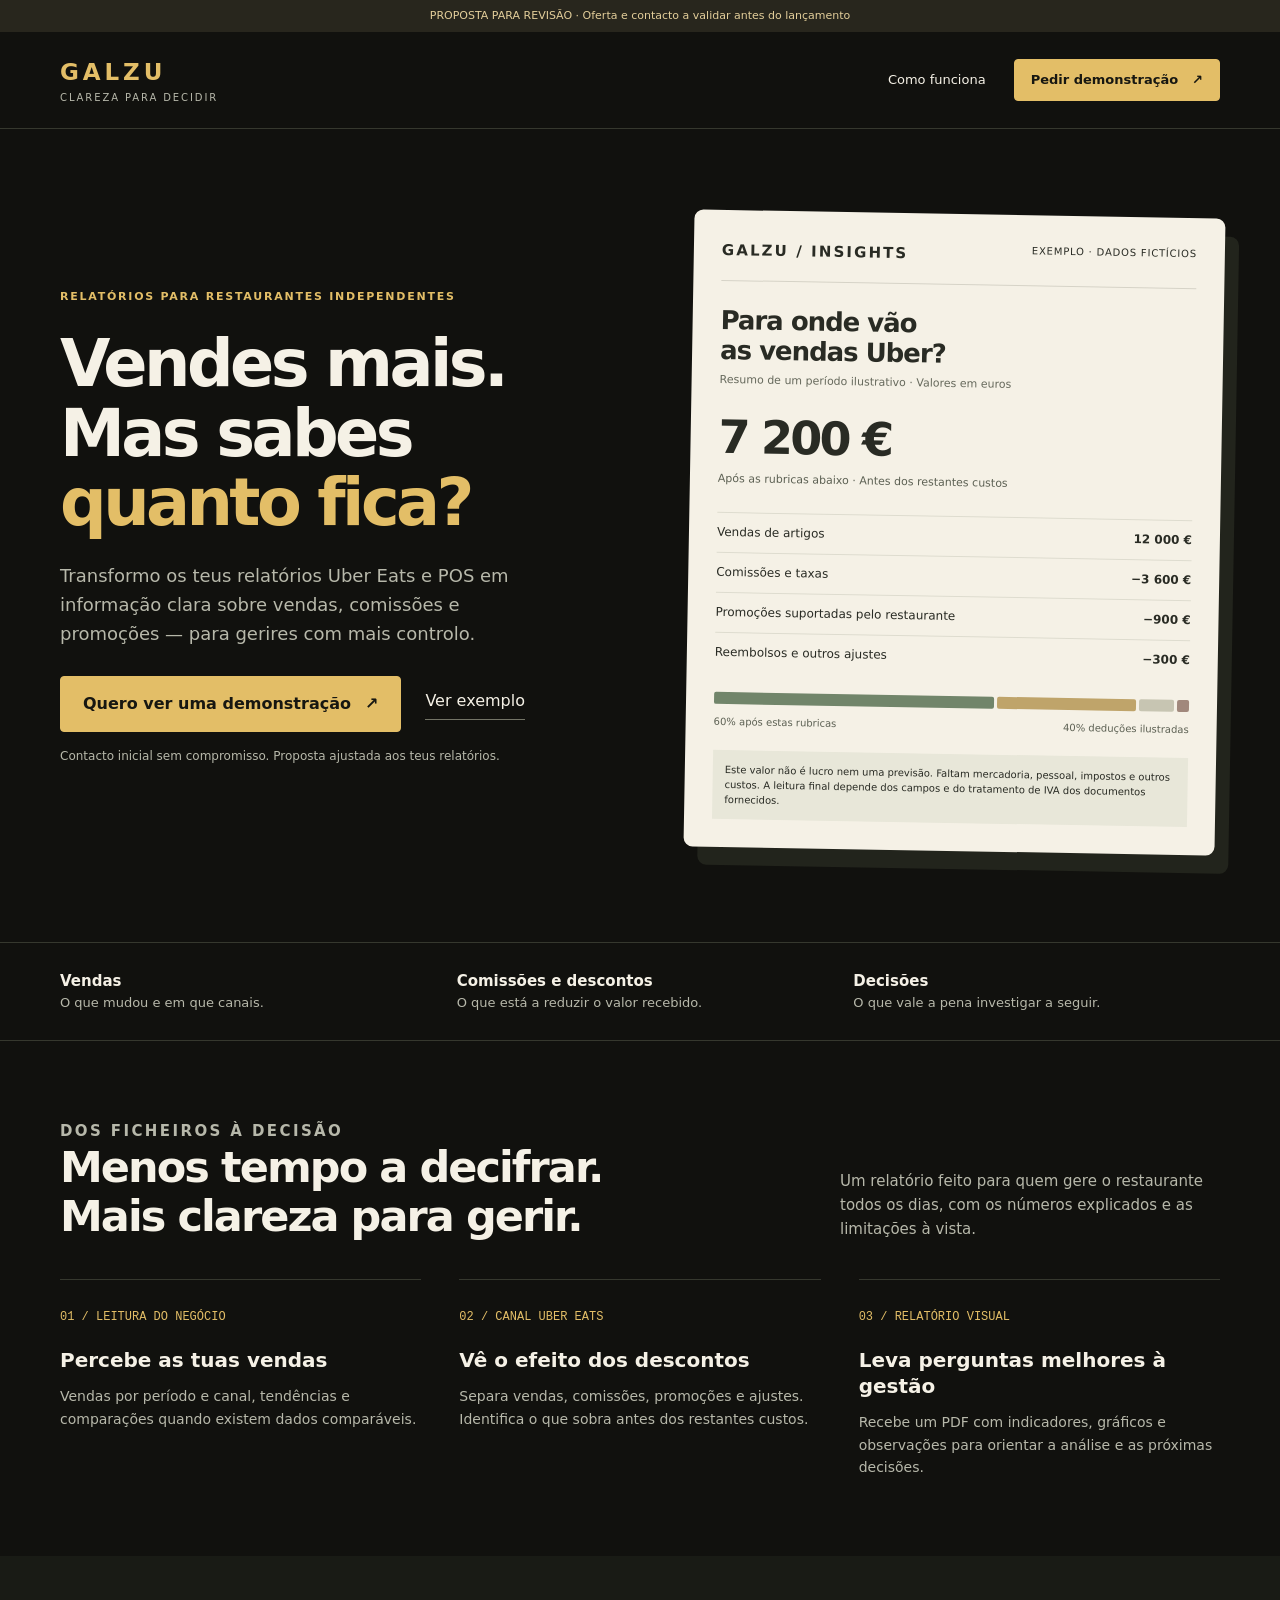
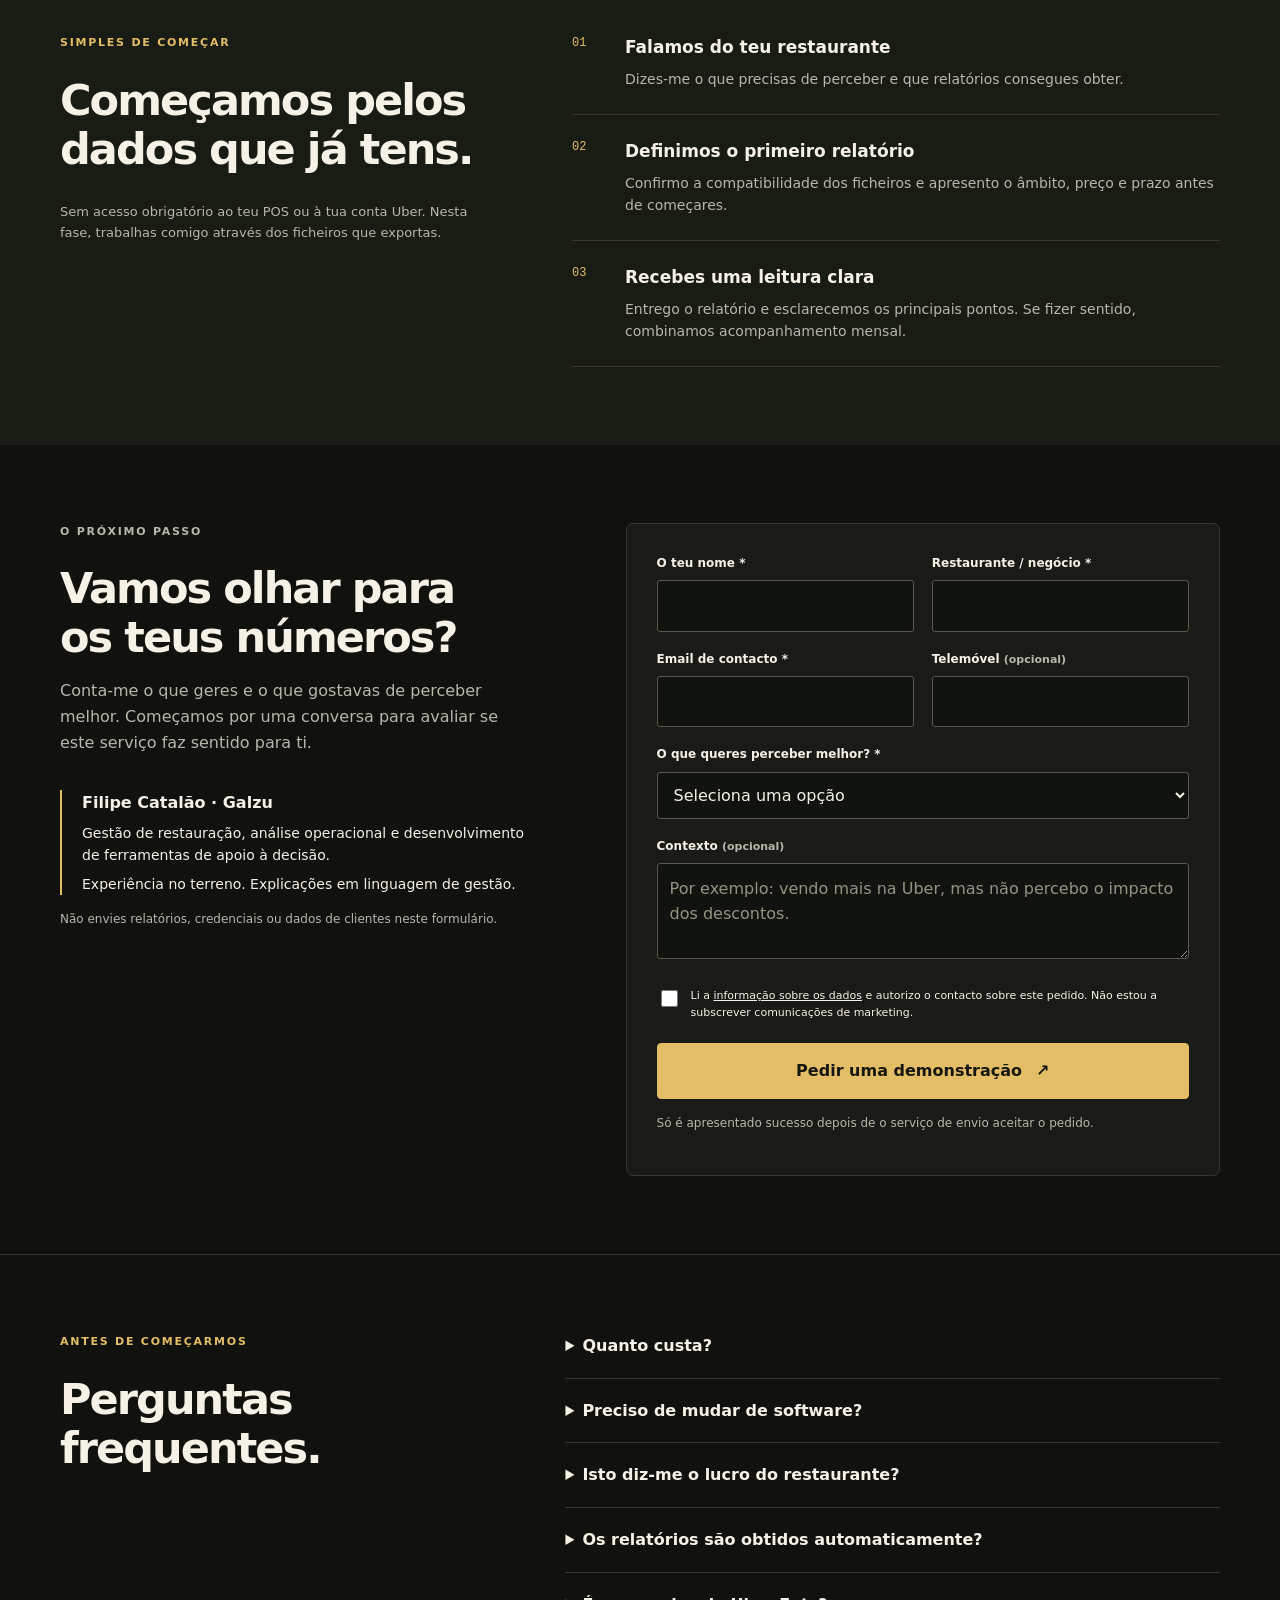
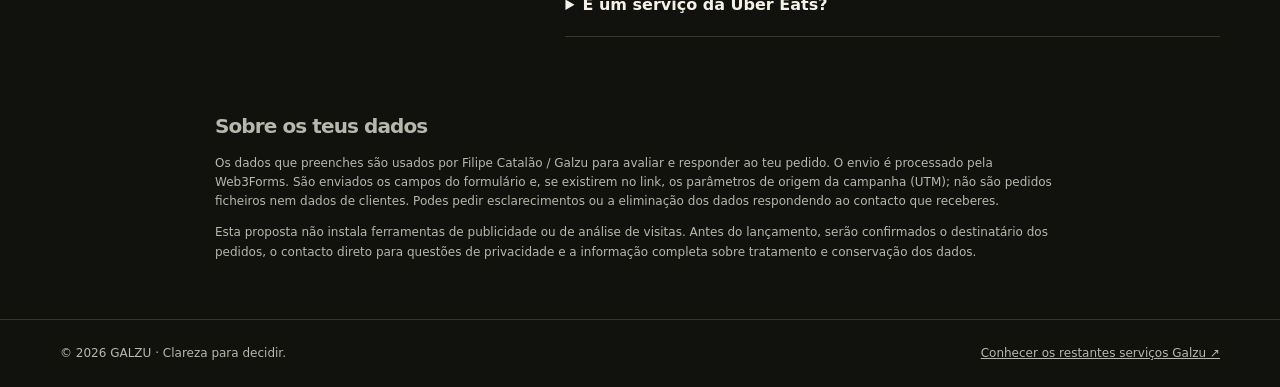
==== restaurantes/index.html @ 7f21ac18 "Prepare restaurant reporting lead page and social copy for review" ====
<!doctype html>
<html lang="pt-PT">
<head>
<meta charset="utf-8"><meta name="viewport" content="width=device-width,initial-scale=1">
<title>Galzu — Relatórios claros para gerir o teu restaurante</title>
<meta name="description" content="Transformo os relatórios Uber Eats e POS em informação clara sobre vendas, comissões e promoções. Pede uma demonstração para o teu restaurante.">
<meta name="robots" content="noindex,nofollow">
<meta property="og:title" content="Vendes mais. Mas sabes quanto fica? | Galzu">
<meta property="og:description" content="Relatórios claros para restaurantes. Vendas, comissões e promoções, explicadas para apoiar decisões.">
<meta name="theme-color" content="#11110e">
<style>
:root{--bg:#11110e;--panel:#1a1b16;--paper:#f5f1e6;--muted:#b7b8aa;--gold:#e3be67;--line:#36382e;--green:#a2c3a6}*{box-sizing:border-box}html{scroll-behavior:smooth;scroll-padding-top:100px}body{margin:0;background:var(--bg);color:var(--paper);font:16px/1.6 system-ui,-apple-system,BlinkMacSystemFont,"Segoe UI",sans-serif}a{color:inherit}button,input,textarea,select{font:inherit}button,a,input,select,textarea{touch-action:manipulation}a:focus-visible,button:focus-visible,input:focus-visible,textarea:focus-visible,select:focus-visible,summary:focus-visible{outline:3px solid var(--gold);outline-offset:5px}.wrap{width:min(1160px,calc(100% - 48px));margin:auto}.skip{position:absolute;left:20px;top:-90px;padding:12px;background:var(--gold);color:#111;z-index:5}.skip:focus{top:12px}.top{border-bottom:1px solid var(--line)}header{display:flex;justify-content:space-between;align-items:center;padding:22px 0;gap:20px}.brand{text-decoration:none;font-size:23px;font-weight:850;letter-spacing:.17em;color:var(--gold)}.brand small{font-size:10px;display:block;letter-spacing:.19em;color:var(--muted);font-weight:500}nav{display:flex;gap:28px;align-items:center}nav a{text-decoration:none;font-size:13px}.button{display:inline-flex;align-items:center;justify-content:center;gap:14px;background:var(--gold);border:1px solid var(--gold);padding:14px 22px;color:#171711;text-decoration:none;border-radius:4px;font-weight:750;cursor:pointer}.button:hover{background:#f0d18d}.button.small{padding:10px 16px;font-size:13px}.button:disabled{opacity:.65;cursor:wait}.text-link{text-decoration:none;border-bottom:1px solid #737466;padding-bottom:5px}.hero{display:grid;grid-template-columns:1.06fr 1fr;align-items:center;gap:66px;padding:85px 0 90px}.eyebrow{font-size:11px;letter-spacing:.16em;text-transform:uppercase;font-weight:750;color:var(--gold);margin:0 0 24px}h1{font-size:clamp(43px,5.1vw,66px);line-height:1.06;letter-spacing:-.055em;font-weight:600;margin:0 0 25px}h1 em{font-style:normal;color:var(--gold)}.intro{font-size:18px;color:var(--muted);max-width:490px;margin:0 0 28px}.actions{display:flex;align-items:center;gap:24px;flex-wrap:wrap}.micro{font-size:12px;color:var(--muted);margin-top:15px}.report{padding:28px;background:var(--paper);color:#292b24;border-radius:9px;box-shadow:14px 18px 0 #22241c;transform:rotate(1deg)}.report-top{display:flex;justify-content:space-between;gap:15px;border-bottom:1px solid #d6d3c7;padding-bottom:18px;font-size:10px;letter-spacing:.08em}.report-logo{font-size:15px;font-weight:850;letter-spacing:.14em}.report h2{font-size:26px;line-height:1.15;letter-spacing:-.04em;margin:25px 0 5px}.report .caption{font-size:11px;color:#66695c;margin:0 0 24px}.report-amount{font-size:46px;letter-spacing:-.06em;line-height:1.1;font-weight:650}.report-kicker{font-size:11px;color:#5c6053;display:block;margin:7px 0 24px}.report-row{display:flex;justify-content:space-between;font-size:12px;padding:10px 0;border-top:1px solid #dedccf;gap:15px}.report-row b{font-variant-numeric:tabular-nums}.waterfall{height:12px;display:flex;gap:3px;margin:20px 0 10px}.waterfall span{border-radius:2px}.legend{display:flex;justify-content:space-between;gap:10px;font-size:10px;color:#5c6053}.report-note{font-size:10px;line-height:1.5;background:#e8e7d9;padding:12px;margin:20px 0 0}.band{border-top:1px solid var(--line);border-bottom:1px solid var(--line)}.band .wrap{display:grid;grid-template-columns:repeat(3,1fr);gap:30px;padding:26px 0}.band p{margin:0;color:var(--muted);font-size:13px}.band b{display:block;font-size:15px;color:var(--paper);font-weight:550}section{padding:78px 0}.section-head{display:flex;justify-content:space-between;align-items:end;gap:40px;margin-bottom:38px}h2{font-size:clamp(30px,3.5vw,43px);line-height:1.14;letter-spacing:-.045em;font-weight:550;margin:0}.section-head p{color:var(--muted);max-width:380px;margin:0;font-size:15px}.numbered{display:grid;grid-template-columns:repeat(3,1fr);gap:38px}.item{border-top:1px solid var(--line);padding-top:22px}.number{color:var(--gold);font:12px/1.5 monospace}.item h3{font-size:20px;line-height:1.3;margin:20px 0 12px;font-weight:550}.item p{color:var(--muted);font-size:14px;margin:0}.workflow{background:#191b15}.process{display:grid;grid-template-columns:.8fr 1.2fr;gap:80px}.steps{list-style:none;margin:0;padding:0}.steps li{display:grid;grid-template-columns:35px 1fr;gap:18px;padding:0 0 23px;margin-bottom:23px;border-bottom:1px solid var(--line)}.steps li:last-child{margin:0}.steps h3{font-size:17px;margin:0 0 7px}.steps p{font-size:14px;margin:0;color:var(--muted)}.scope{font-size:13px;color:var(--muted);margin-top:28px}.contact-grid{display:grid;grid-template-columns:.8fr 1fr;gap:90px}.contact-copy>p{color:var(--muted)}.profile{margin-top:35px;border-left:2px solid var(--gold);padding:0 0 0 20px}.profile p{font-size:14px;margin:6px 0}.profile strong{color:var(--paper)}form{padding:30px;background:var(--panel);border:1px solid var(--line);border-radius:7px}.form-grid{display:grid;grid-template-columns:1fr 1fr;gap:18px}.field.full{grid-column:1/-1}label{display:block;font-size:12px;font-weight:650;margin-bottom:7px}input,select,textarea{border:1px solid #565a49;border-radius:3px;background:#11130e;color:var(--paper);padding:12px;width:100%;min-height:46px}textarea{resize:vertical;min-height:96px}select option{background:#11130e}input::placeholder,textarea::placeholder{color:#929582}.field small{color:var(--muted);font-size:11px}.consent{display:flex;gap:10px;align-items:start;font-size:11px;font-weight:400;line-height:1.5;margin:22px 0}.consent input{width:17px;height:17px;min-height:17px;flex:none;margin-top:2px;accent-color:var(--gold)}.form-button{width:100%}.status{font-size:13px;line-height:1.5;margin:16px 0 0}.status:empty{display:none}.status.error{color:#f3aca4}.status.success{color:#b8dab6}.trap{position:absolute;left:-10000px;width:1px;height:1px;overflow:hidden}.faq{border-top:1px solid var(--line)}.faq-layout{display:grid;grid-template-columns:.65fr 1fr;gap:80px}.faq details{border-bottom:1px solid var(--line);padding:19px 0}.faq details:first-child{padding-top:0}.faq summary{cursor:pointer;font-size:16px;font-weight:550}.faq details p{font-size:14px;color:var(--muted);margin-bottom:0}.privacy{font-size:12px;color:var(--muted);max-width:850px;padding-bottom:45px}.privacy h2{font-size:20px;margin-bottom:16px}footer{border-top:1px solid var(--line);padding:24px 0;color:var(--muted);font-size:12px}footer .wrap{display:flex;justify-content:space-between;gap:20px}.draft{background:#28261d;color:#e3ce9a;text-align:center;font-size:11px;padding:7px 18px}@media(max-width:900px){.hero{gap:32px}nav .quiet{display:none}.contact-grid{gap:40px}.report{padding:22px}.process{gap:40px}}@media(max-width:680px){.wrap{width:calc(100% - 36px)}header{padding:17px 0}.brand{font-size:20px}.brand small{font-size:8px}nav{gap:0}.button.small{padding:10px;font-size:11px}.hero{grid-template-columns:1fr;padding:48px 0 60px;gap:40px}h1{font-size:48px}.intro{font-size:17px}.report{transform:none;box-shadow:7px 8px 0 #22241c}.band .wrap{grid-template-columns:1fr;gap:17px;padding:22px 0}.band b{display:inline;margin-right:7px}.section-head{display:block}.section-head p{margin-top:20px}.numbered,.process,.contact-grid,.faq-layout{grid-template-columns:1fr;gap:30px}.numbered{gap:26px}.item h3{margin-top:10px}.item{padding-top:15px}section{padding:52px 0}.form-grid{grid-template-columns:1fr}.field.full{grid-column:auto}form{padding:22px}.report-amount{font-size:42px}footer .wrap{flex-direction:column;gap:10px}.actions{gap:20px}.profile{margin-top:22px}.faq-layout{gap:24px}}@media(prefers-reduced-motion:reduce){html{scroll-behavior:auto}}
</style>
</head>
<body>
<a class="skip" href="#conteudo">Saltar para o conteúdo</a>
<div class="draft">PROPOSTA PARA REVISÃO · Oferta e contacto a validar antes do lançamento</div>
<div class="top"><header class="wrap"><a class="brand" href="../">GALZU<small>CLAREZA PARA DECIDIR</small></a><nav aria-label="Navegação principal"><a class="quiet" href="#como-funciona">Como funciona</a><a class="button small" href="#contacto">Pedir demonstração <span aria-hidden="true">↗</span></a></nav></header></div>
<main id="conteudo">
<div class="wrap hero"><div><p class="eyebrow">Relatórios para restaurantes independentes</p><h1>Vendes mais.<br>Mas sabes<br><em>quanto fica?</em></h1><p class="intro">Transformo os teus relatórios Uber Eats e POS em informação clara sobre vendas, comissões e promoções — para gerires com mais controlo.</p><div class="actions"><a class="button" href="#contacto">Quero ver uma demonstração <span aria-hidden="true">↗</span></a><a class="text-link" href="#exemplo">Ver exemplo</a></div><p class="micro">Contacto inicial sem compromisso. Proposta ajustada aos teus relatórios.</p></div>
<div class="report" id="exemplo" aria-label="Exemplo ilustrativo de relatório com dados fictícios"><div class="report-top"><span class="report-logo">GALZU / INSIGHTS</span><span>EXEMPLO · DADOS FICTÍCIOS</span></div><h2>Para onde vão<br>as vendas Uber?</h2><p class="caption">Resumo de um período ilustrativo · Valores em euros</p><div class="report-amount">7 200 €</div><span class="report-kicker">Após as rubricas abaixo · Antes dos restantes custos</span><div class="report-row"><span>Vendas de artigos</span><b>12 000 €</b></div><div class="report-row"><span>Comissões e taxas</span><b>−3 600 €</b></div><div class="report-row"><span>Promoções suportadas pelo restaurante</span><b>−900 €</b></div><div class="report-row"><span>Reembolsos e outros ajustes</span><b>−300 €</b></div><div class="waterfall" aria-hidden="true"><span style="width:60%;background:#71856a"></span><span style="width:30%;background:#bfa46a"></span><span style="width:7.5%;background:#c7c5b2"></span><span style="width:2.5%;background:#a1887c"></span></div><div class="legend"><span>60% após estas rubricas</span><span>40% deduções ilustradas</span></div><p class="report-note">Este valor não é lucro nem uma previsão. Faltam mercadoria, pessoal, impostos e outros custos. A leitura final depende dos campos e do tratamento de IVA dos documentos fornecidos.</p></div></div>
<div class="band"><div class="wrap"><p><b>Vendas</b>O que mudou e em que canais.</p><p><b>Comissões e descontos</b>O que está a reduzir o valor recebido.</p><p><b>Decisões</b>O que vale a pena investigar a seguir.</p></div></div>
<section class="wrap"><div class="section-head"><div><p class="eyebrow">Dos ficheiros à decisão</p><h2>Menos tempo a decifrar.<br>Mais clareza para gerir.</h2></div><p>Um relatório feito para quem gere o restaurante todos os dias, com os números explicados e as limitações à vista.</p></div><div class="numbered"><article class="item"><span class="number">01 / LEITURA DO NEGÓCIO</span><h3>Percebe as tuas vendas</h3><p>Vendas por período e canal, tendências e comparações quando existem dados comparáveis.</p></article><article class="item"><span class="number">02 / CANAL UBER EATS</span><h3>Vê o efeito dos descontos</h3><p>Separa vendas, comissões, promoções e ajustes. Identifica o que sobra antes dos restantes custos.</p></article><article class="item"><span class="number">03 / RELATÓRIO VISUAL</span><h3>Leva perguntas melhores à gestão</h3><p>Recebe um PDF com indicadores, gráficos e observações para orientar a análise e as próximas decisões.</p></article></div></section>
<section class="workflow" id="como-funciona"><div class="wrap process"><div><p class="eyebrow">Simples de começar</p><h2>Começamos pelos<br>dados que já tens.</h2><p class="scope">Sem acesso obrigatório ao teu POS ou à tua conta Uber. Nesta fase, trabalhas comigo através dos ficheiros que exportas.</p></div><ol class="steps"><li><span class="number">01</span><div><h3>Falamos do teu restaurante</h3><p>Dizes-me o que precisas de perceber e que relatórios consegues obter.</p></div></li><li><span class="number">02</span><div><h3>Definimos o primeiro relatório</h3><p>Confirmo a compatibilidade dos ficheiros e apresento o âmbito, preço e prazo antes de começares.</p></div></li><li><span class="number">03</span><div><h3>Recebes uma leitura clara</h3><p>Entrego o relatório e esclarecemos os principais pontos. Se fizer sentido, combinamos acompanhamento mensal.</p></div></li></ol></div></section>
<section class="wrap" id="contacto"><div class="contact-grid"><div class="contact-copy"><p class="eyebrow">O próximo passo</p><h2>Vamos olhar para<br>os teus números?</h2><p>Conta-me o que geres e o que gostavas de perceber melhor. Começamos por uma conversa para avaliar se este serviço faz sentido para ti.</p><div class="profile"><strong>Filipe Catalão · Galzu</strong><p>Gestão de restauração, análise operacional e desenvolvimento de ferramentas de apoio à decisão.</p><p>Experiência no terreno. Explicações em linguagem de gestão.</p></div><p class="micro">Não envies relatórios, credenciais ou dados de clientes neste formulário.</p></div>
<form id="lead-form"><div class="form-grid"><div class="field"><label for="name">O teu nome *</label><input id="name" name="name" autocomplete="name" maxlength="100" required></div><div class="field"><label for="business">Restaurante / negócio *</label><input id="business" name="business" autocomplete="organization" maxlength="150" required></div><div class="field"><label for="email">Email de contacto *</label><input id="email" name="email" type="email" autocomplete="email" maxlength="200" required></div><div class="field"><label for="phone">Telemóvel <small>(opcional)</small></label><input id="phone" name="phone" type="tel" autocomplete="tel" maxlength="35"></div><div class="field full"><label for="interest">O que queres perceber melhor? *</label><select id="interest" name="interest" required><option value="">Seleciona uma opção</option><option>Comissões e promoções Uber Eats</option><option>Vendas e comparação entre períodos</option><option>Relatório mensal de gestão</option><option>Quero perceber por onde começar</option></select></div><div class="field full"><label for="message">Contexto <small>(opcional)</small></label><textarea id="message" name="message" maxlength="2000" placeholder="Por exemplo: vendo mais na Uber, mas não percebo o impacto dos descontos."></textarea></div></div><div class="trap" aria-hidden="true"><label for="botcheck">Deixar vazio</label><input type="checkbox" id="botcheck" name="botcheck" tabindex="-1"></div><label class="consent"><input type="checkbox" id="contact-consent" required><span>Li a <a href="#privacidade">informação sobre os dados</a> e autorizo o contacto sobre este pedido. Não estou a subscrever comunicações de marketing.</span></label><button class="button form-button" type="submit" id="submit">Pedir uma demonstração <span aria-hidden="true">↗</span></button><p id="form-status" class="status" role="status" aria-live="polite"></p><p class="micro">Só é apresentado sucesso depois de o serviço de envio aceitar o pedido.</p></form></div></section>
<section class="faq"><div class="wrap faq-layout"><div><p class="eyebrow">Antes de começarmos</p><h2>Perguntas frequentes.</h2></div><div><details><summary>Quanto custa?</summary><p>O primeiro contacto é sem compromisso. O preço do piloto e do eventual acompanhamento mensal é apresentado após confirmar os ficheiros, o período e o trabalho necessário.</p></details><details><summary>Preciso de mudar de software?</summary><p>O ponto de partida são os relatórios que já consegues exportar. Confirmamos a compatibilidade antes de acordar o serviço.</p></details><details><summary>Isto diz-me o lucro do restaurante?</summary><p>Uma análise de vendas e deduções Uber não determina, por si só, o lucro. Para analisar o resultado operacional precisamos também de custos e de dados completos. O âmbito e as limitações ficam identificados no relatório.</p></details><details><summary>Os relatórios são obtidos automaticamente?</summary><p>Nesta oferta inicial, forneces os ficheiros exportados. Qualquer automatização futura depende das integrações e acessos efetivamente disponíveis.</p></details><details><summary>É um serviço da Uber Eats?</summary><p>Não. A Galzu presta um serviço independente de análise. Uber Eats é uma marca da respetiva entidade, sem afiliação ou patrocínio implícitos.</p></details></div></div></section>
<div class="wrap privacy" id="privacidade"><h2>Sobre os teus dados</h2><p>Os dados que preenches são usados por Filipe Catalão / Galzu para avaliar e responder ao teu pedido. O envio é processado pela Web3Forms. São enviados os campos do formulário e, se existirem no link, os parâmetros de origem da campanha (UTM); não são pedidos ficheiros nem dados de clientes. Podes pedir esclarecimentos ou a eliminação dos dados respondendo ao contacto que receberes.</p><p>Esta proposta não instala ferramentas de publicidade ou de análise de visitas. Antes do lançamento, serão confirmados o destinatário dos pedidos, o contacto direto para questões de privacidade e a informação completa sobre tratamento e conservação dos dados.</p></div>
</main><footer><div class="wrap"><span>© 2026 GALZU · Clareza para decidir.</span><a href="../">Conhecer os restantes serviços Galzu ↗</a></div></footer>
<script>
const form=document.getElementById('lead-form');
const statusNode=document.getElementById('form-status');
const submitButton=document.getElementById('submit');
const accessKey='89fd7cd4-eab7-43d0-8bdd-4a0d3c5311d6'; // Existing site's public Web3Forms key; recipient must be verified before launch.
const source={};
const params=new URLSearchParams(location.search);
for(const key of ['utm_source','utm_medium','utm_campaign','utm_content']){const value=params.get(key);if(value)source[key]=value.slice(0,150);}
let pending=false;
form.addEventListener('submit',async event=>{
 event.preventDefault();
 if(pending||!form.reportValidity())return;
 if(document.getElementById('botcheck').checked)return;
 // Review version: no personal data is transmitted before the contact/privacy checks are complete.
 statusNode.textContent='Esta é uma proposta para revisão. O formulário ainda não está ativo; nenhum dado foi enviado.';
 statusNode.className='status';
});
// The tested submission handler is retained for launch, but intentionally not bound in this review version.
async function sendLead(){
 if(pending||!form.reportValidity())return;
 if(document.getElementById('botcheck').checked)return;
 pending=true;submitButton.disabled=true;statusNode.className='status';statusNode.textContent='A enviar o teu pedido…';
 const data=new FormData(form);
 const payload={access_key:accessKey,subject:'Galzu | Demonstração restaurantes | '+data.get('business'),from_name:'Galzu Restaurantes',name:data.get('name').trim(),email:data.get('email').trim(),Restaurante:data.get('business').trim(),Telemovel:data.get('phone').trim(),Interesse:data.get('interest'),Contexto:data.get('message').trim(),Autorizacao_contacto:'Sim — apenas sobre este pedido',...source};
 const controller=new AbortController();const timeout=setTimeout(()=>controller.abort(),15000);
 try{const response=await fetch('https://api.web3forms.com/submit',{method:'POST',headers:{'Content-Type':'application/json',Accept:'application/json'},body:JSON.stringify(payload),signal:controller.signal});const result=await response.json();if(!response.ok||result.success!==true)throw new Error('submission_failed');statusNode.className='status success';statusNode.textContent='O serviço de envio aceitou o teu pedido. Vou analisar a informação para entrar em contacto contigo.';form.reset();}
 catch(error){statusNode.className='status error';statusNode.textContent=error.name==='AbortError'?'O envio demorou demasiado. Não conseguimos confirmar se o pedido foi recebido. Aguarda antes de tentar novamente.':'Não foi possível confirmar o envio. Os dados continuam preenchidos. Tenta novamente mais tarde.';}
 finally{clearTimeout(timeout);pending=false;submitButton.disabled=false;}
}
</script>
</body></html>
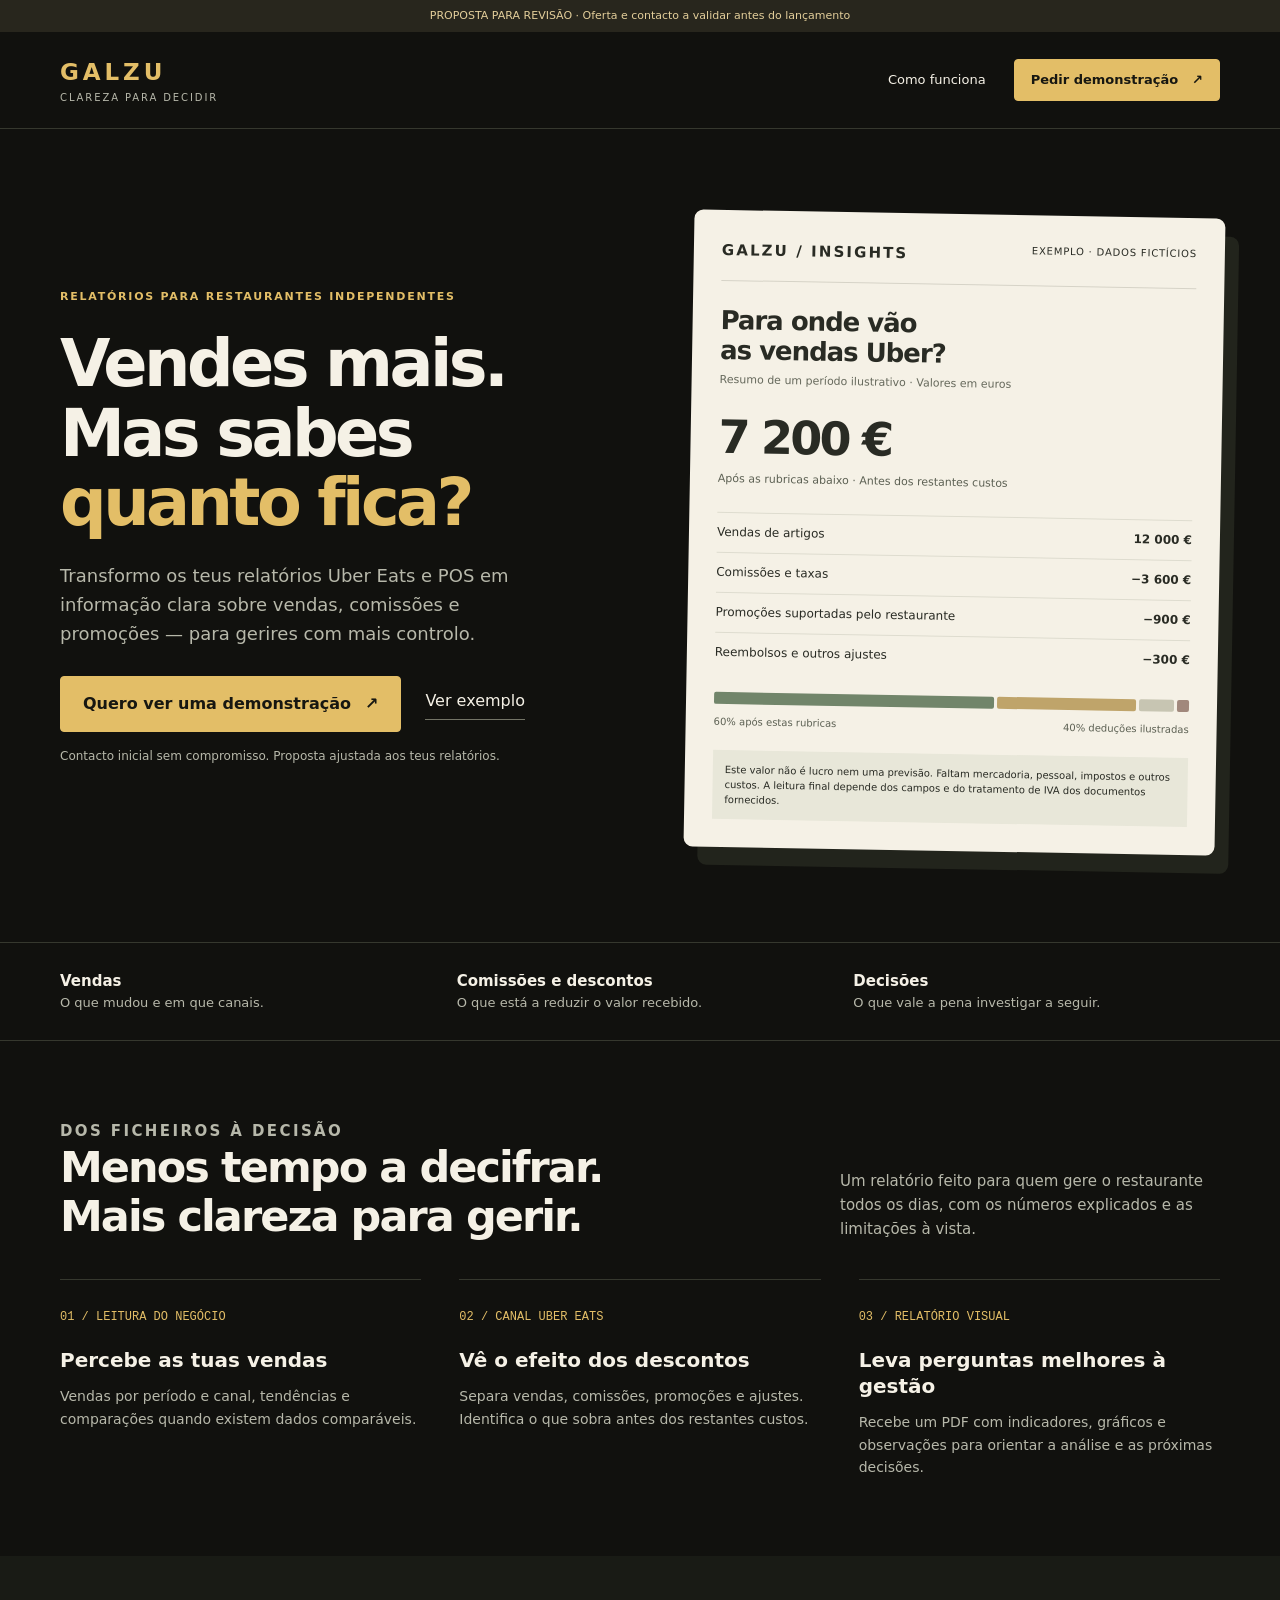
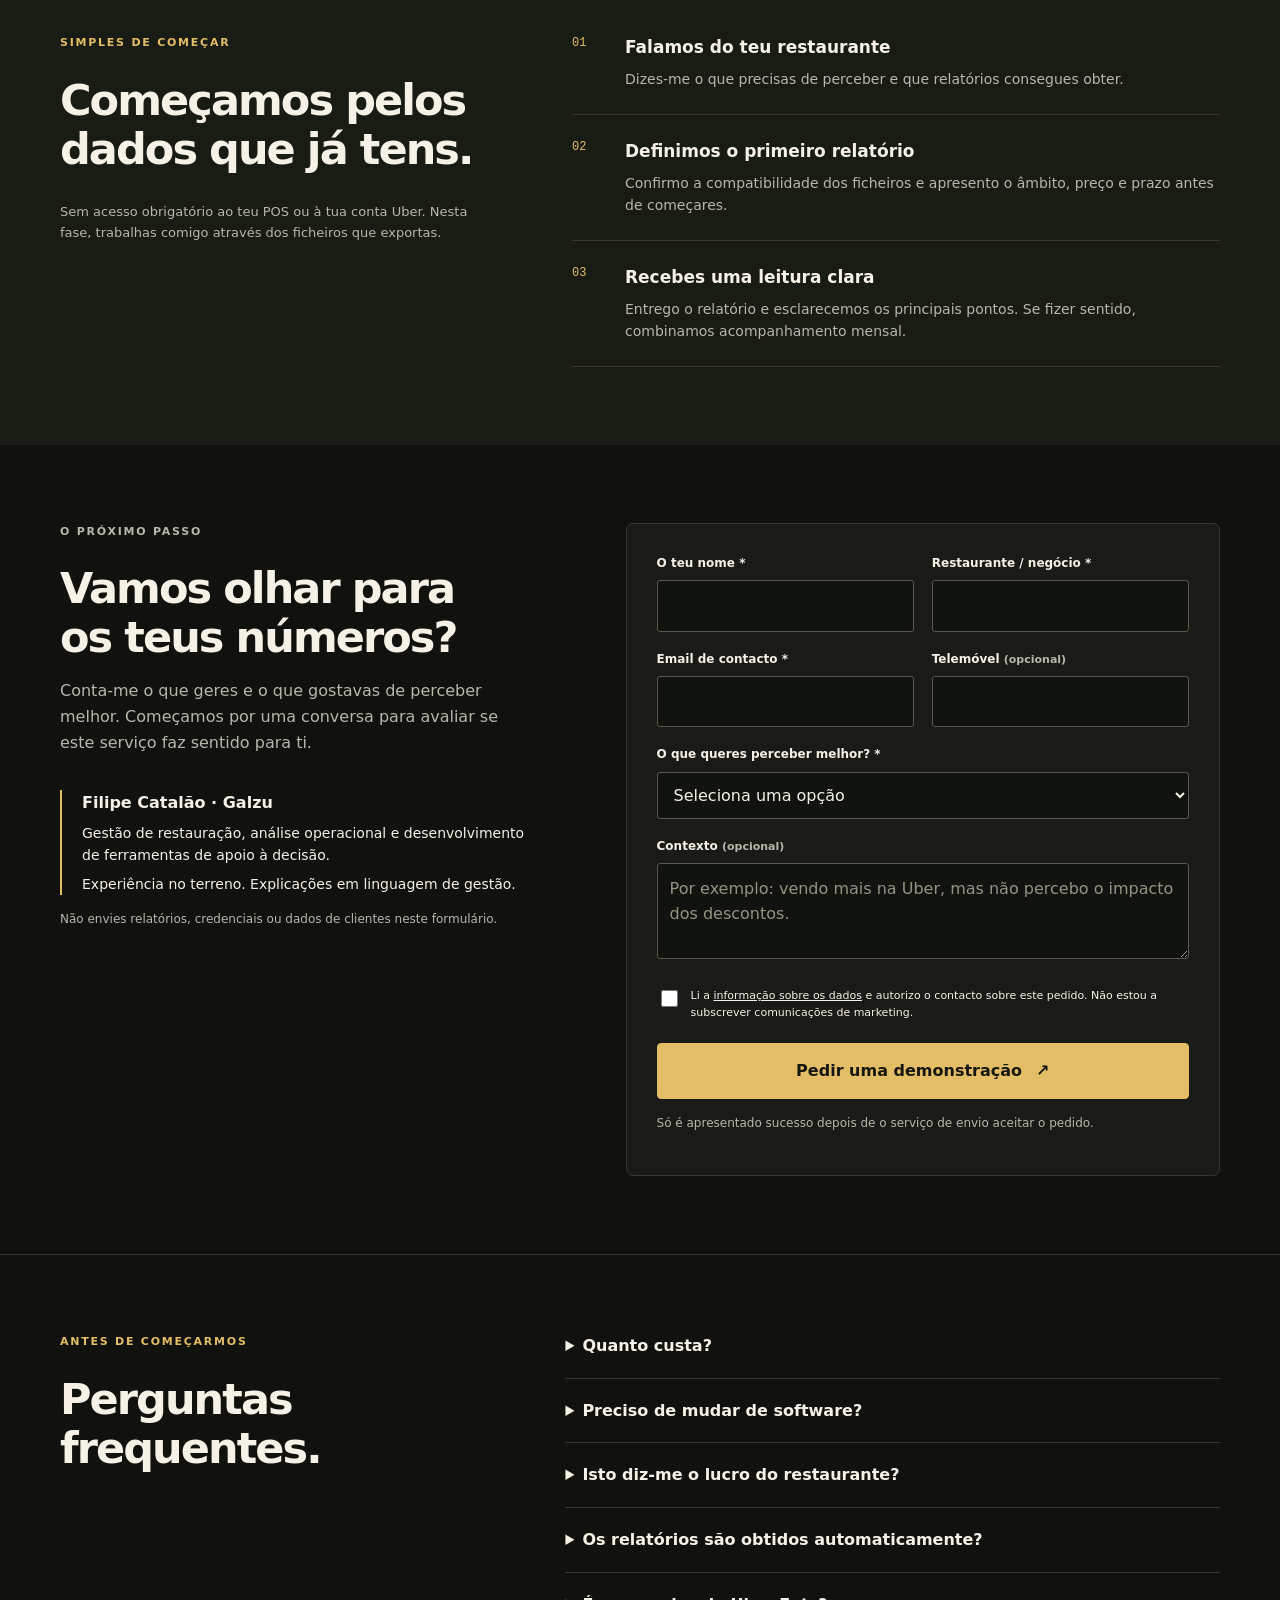
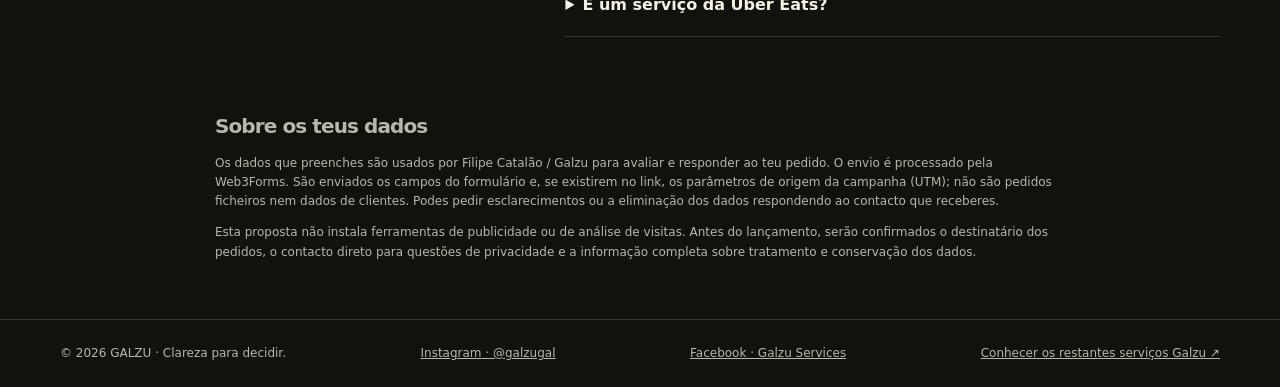
==== commit 0af01cfa: "Link Galzu social profiles and tailor the demo invitation" ====
--- a/restaurantes/index.html
+++ b/restaurantes/index.html
@@ -26,7 +26,7 @@
 <form id="lead-form"><div class="form-grid"><div class="field"><label for="name">O teu nome *</label><input id="name" name="name" autocomplete="name" maxlength="100" required></div><div class="field"><label for="business">Restaurante / negócio *</label><input id="business" name="business" autocomplete="organization" maxlength="150" required></div><div class="field"><label for="email">Email de contacto *</label><input id="email" name="email" type="email" autocomplete="email" maxlength="200" required></div><div class="field"><label for="phone">Telemóvel <small>(opcional)</small></label><input id="phone" name="phone" type="tel" autocomplete="tel" maxlength="35"></div><div class="field full"><label for="interest">O que queres perceber melhor? *</label><select id="interest" name="interest" required><option value="">Seleciona uma opção</option><option>Comissões e promoções Uber Eats</option><option>Vendas e comparação entre períodos</option><option>Relatório mensal de gestão</option><option>Quero perceber por onde começar</option></select></div><div class="field full"><label for="message">Contexto <small>(opcional)</small></label><textarea id="message" name="message" maxlength="2000" placeholder="Por exemplo: vendo mais na Uber, mas não percebo o impacto dos descontos."></textarea></div></div><div class="trap" aria-hidden="true"><label for="botcheck">Deixar vazio</label><input type="checkbox" id="botcheck" name="botcheck" tabindex="-1"></div><label class="consent"><input type="checkbox" id="contact-consent" required><span>Li a <a href="#privacidade">informação sobre os dados</a> e autorizo o contacto sobre este pedido. Não estou a subscrever comunicações de marketing.</span></label><button class="button form-button" type="submit" id="submit">Pedir uma demonstração <span aria-hidden="true">↗</span></button><p id="form-status" class="status" role="status" aria-live="polite"></p><p class="micro">Só é apresentado sucesso depois de o serviço de envio aceitar o pedido.</p></form></div></section>
 <section class="faq"><div class="wrap faq-layout"><div><p class="eyebrow">Antes de começarmos</p><h2>Perguntas frequentes.</h2></div><div><details><summary>Quanto custa?</summary><p>O primeiro contacto é sem compromisso. O preço do piloto e do eventual acompanhamento mensal é apresentado após confirmar os ficheiros, o período e o trabalho necessário.</p></details><details><summary>Preciso de mudar de software?</summary><p>O ponto de partida são os relatórios que já consegues exportar. Confirmamos a compatibilidade antes de acordar o serviço.</p></details><details><summary>Isto diz-me o lucro do restaurante?</summary><p>Uma análise de vendas e deduções Uber não determina, por si só, o lucro. Para analisar o resultado operacional precisamos também de custos e de dados completos. O âmbito e as limitações ficam identificados no relatório.</p></details><details><summary>Os relatórios são obtidos automaticamente?</summary><p>Nesta oferta inicial, forneces os ficheiros exportados. Qualquer automatização futura depende das integrações e acessos efetivamente disponíveis.</p></details><details><summary>É um serviço da Uber Eats?</summary><p>Não. A Galzu presta um serviço independente de análise. Uber Eats é uma marca da respetiva entidade, sem afiliação ou patrocínio implícitos.</p></details></div></div></section>
 <div class="wrap privacy" id="privacidade"><h2>Sobre os teus dados</h2><p>Os dados que preenches são usados por Filipe Catalão / Galzu para avaliar e responder ao teu pedido. O envio é processado pela Web3Forms. São enviados os campos do formulário e, se existirem no link, os parâmetros de origem da campanha (UTM); não são pedidos ficheiros nem dados de clientes. Podes pedir esclarecimentos ou a eliminação dos dados respondendo ao contacto que receberes.</p><p>Esta proposta não instala ferramentas de publicidade ou de análise de visitas. Antes do lançamento, serão confirmados o destinatário dos pedidos, o contacto direto para questões de privacidade e a informação completa sobre tratamento e conservação dos dados.</p></div>
-</main><footer><div class="wrap"><span>© 2026 GALZU · Clareza para decidir.</span><a href="../">Conhecer os restantes serviços Galzu ↗</a></div></footer>
+</main><footer><div class="wrap"><span>© 2026 GALZU · Clareza para decidir.</span><a href="https://www.instagram.com/galzugal/">Instagram · @galzugal</a><a href="https://www.facebook.com/galzuservices">Facebook · Galzu Services</a><a href="../">Conhecer os restantes serviços Galzu ↗</a></div></footer>
 <script>
 const form=document.getElementById('lead-form');
 const statusNode=document.getElementById('form-status');
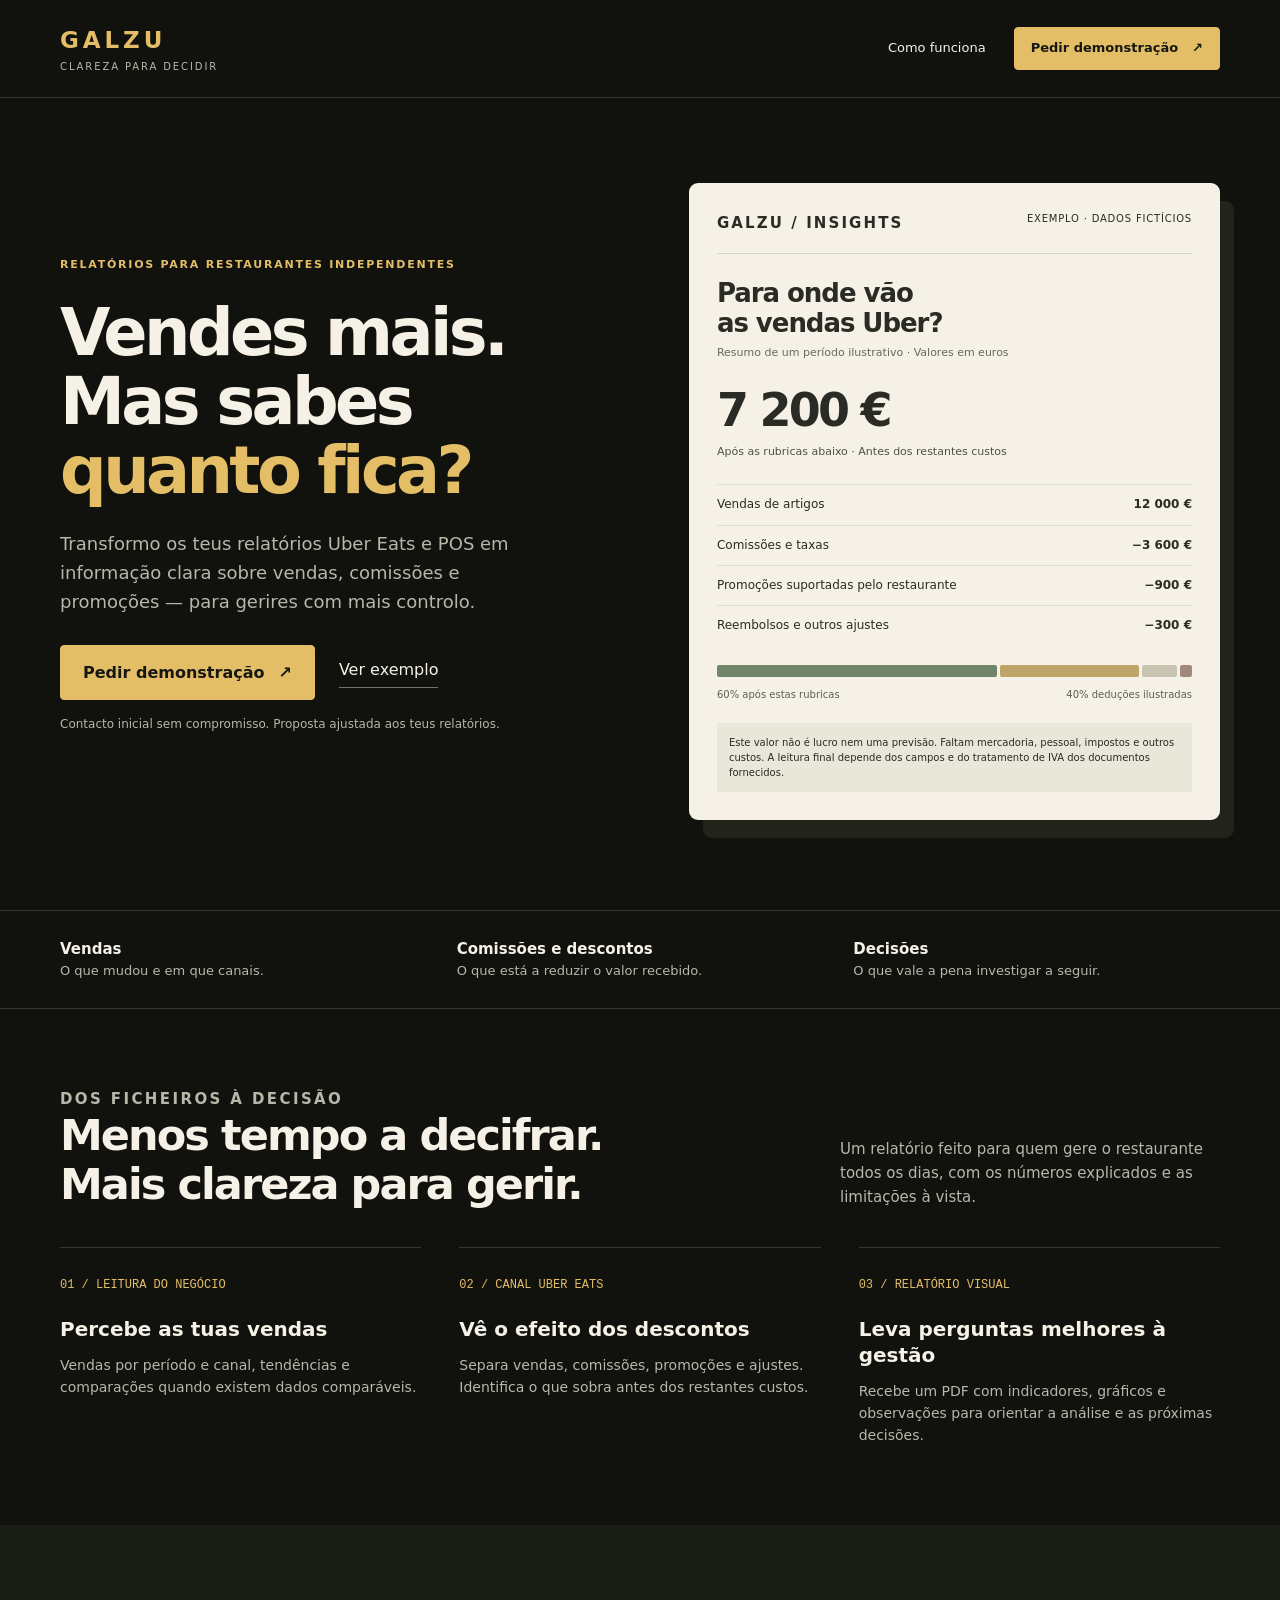
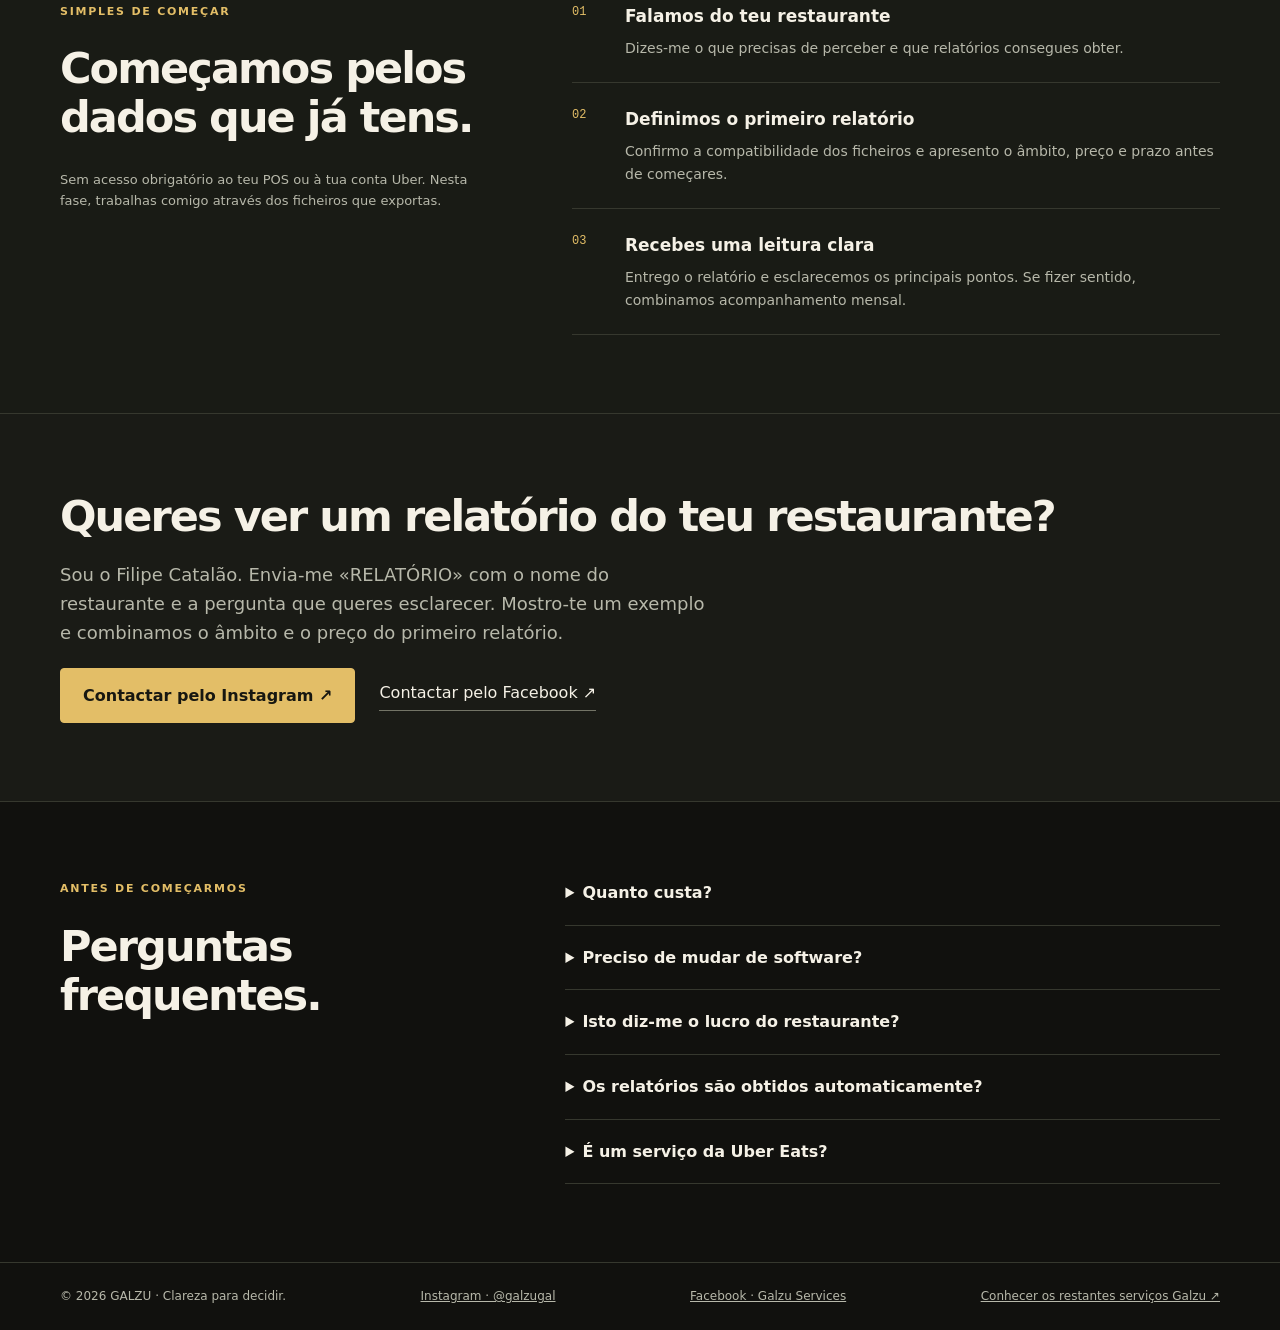
==== commit df7b7692: "Feature monthly restaurant reports on the Galzu homepage" ====
--- a/restaurantes/index.html
+++ b/restaurantes/index.html
@@ -8,53 +8,21 @@
 <meta property="og:title" content="Vendes mais. Mas sabes quanto fica? | Galzu">
 <meta property="og:description" content="Relatórios claros para restaurantes. Vendas, comissões e promoções, explicadas para apoiar decisões.">
 <meta name="theme-color" content="#11110e">
-<style>
-:root{--bg:#11110e;--panel:#1a1b16;--paper:#f5f1e6;--muted:#b7b8aa;--gold:#e3be67;--line:#36382e;--green:#a2c3a6}*{box-sizing:border-box}html{scroll-behavior:smooth;scroll-padding-top:100px}body{margin:0;background:var(--bg);color:var(--paper);font:16px/1.6 system-ui,-apple-system,BlinkMacSystemFont,"Segoe UI",sans-serif}a{color:inherit}button,input,textarea,select{font:inherit}button,a,input,select,textarea{touch-action:manipulation}a:focus-visible,button:focus-visible,input:focus-visible,textarea:focus-visible,select:focus-visible,summary:focus-visible{outline:3px solid var(--gold);outline-offset:5px}.wrap{width:min(1160px,calc(100% - 48px));margin:auto}.skip{position:absolute;left:20px;top:-90px;padding:12px;background:var(--gold);color:#111;z-index:5}.skip:focus{top:12px}.top{border-bottom:1px solid var(--line)}header{display:flex;justify-content:space-between;align-items:center;padding:22px 0;gap:20px}.brand{text-decoration:none;font-size:23px;font-weight:850;letter-spacing:.17em;color:var(--gold)}.brand small{font-size:10px;display:block;letter-spacing:.19em;color:var(--muted);font-weight:500}nav{display:flex;gap:28px;align-items:center}nav a{text-decoration:none;font-size:13px}.button{display:inline-flex;align-items:center;justify-content:center;gap:14px;background:var(--gold);border:1px solid var(--gold);padding:14px 22px;color:#171711;text-decoration:none;border-radius:4px;font-weight:750;cursor:pointer}.button:hover{background:#f0d18d}.button.small{padding:10px 16px;font-size:13px}.button:disabled{opacity:.65;cursor:wait}.text-link{text-decoration:none;border-bottom:1px solid #737466;padding-bottom:5px}.hero{display:grid;grid-template-columns:1.06fr 1fr;align-items:center;gap:66px;padding:85px 0 90px}.eyebrow{font-size:11px;letter-spacing:.16em;text-transform:uppercase;font-weight:750;color:var(--gold);margin:0 0 24px}h1{font-size:clamp(43px,5.1vw,66px);line-height:1.06;letter-spacing:-.055em;font-weight:600;margin:0 0 25px}h1 em{font-style:normal;color:var(--gold)}.intro{font-size:18px;color:var(--muted);max-width:490px;margin:0 0 28px}.actions{display:flex;align-items:center;gap:24px;flex-wrap:wrap}.micro{font-size:12px;color:var(--muted);margin-top:15px}.report{padding:28px;background:var(--paper);color:#292b24;border-radius:9px;box-shadow:14px 18px 0 #22241c;transform:rotate(1deg)}.report-top{display:flex;justify-content:space-between;gap:15px;border-bottom:1px solid #d6d3c7;padding-bottom:18px;font-size:10px;letter-spacing:.08em}.report-logo{font-size:15px;font-weight:850;letter-spacing:.14em}.report h2{font-size:26px;line-height:1.15;letter-spacing:-.04em;margin:25px 0 5px}.report .caption{font-size:11px;color:#66695c;margin:0 0 24px}.report-amount{font-size:46px;letter-spacing:-.06em;line-height:1.1;font-weight:650}.report-kicker{font-size:11px;color:#5c6053;display:block;margin:7px 0 24px}.report-row{display:flex;justify-content:space-between;font-size:12px;padding:10px 0;border-top:1px solid #dedccf;gap:15px}.report-row b{font-variant-numeric:tabular-nums}.waterfall{height:12px;display:flex;gap:3px;margin:20px 0 10px}.waterfall span{border-radius:2px}.legend{display:flex;justify-content:space-between;gap:10px;font-size:10px;color:#5c6053}.report-note{font-size:10px;line-height:1.5;background:#e8e7d9;padding:12px;margin:20px 0 0}.band{border-top:1px solid var(--line);border-bottom:1px solid var(--line)}.band .wrap{display:grid;grid-template-columns:repeat(3,1fr);gap:30px;padding:26px 0}.band p{margin:0;color:var(--muted);font-size:13px}.band b{display:block;font-size:15px;color:var(--paper);font-weight:550}section{padding:78px 0}.section-head{display:flex;justify-content:space-between;align-items:end;gap:40px;margin-bottom:38px}h2{font-size:clamp(30px,3.5vw,43px);line-height:1.14;letter-spacing:-.045em;font-weight:550;margin:0}.section-head p{color:var(--muted);max-width:380px;margin:0;font-size:15px}.numbered{display:grid;grid-template-columns:repeat(3,1fr);gap:38px}.item{border-top:1px solid var(--line);padding-top:22px}.number{color:var(--gold);font:12px/1.5 monospace}.item h3{font-size:20px;line-height:1.3;margin:20px 0 12px;font-weight:550}.item p{color:var(--muted);font-size:14px;margin:0}.workflow{background:#191b15}.process{display:grid;grid-template-columns:.8fr 1.2fr;gap:80px}.steps{list-style:none;margin:0;padding:0}.steps li{display:grid;grid-template-columns:35px 1fr;gap:18px;padding:0 0 23px;margin-bottom:23px;border-bottom:1px solid var(--line)}.steps li:last-child{margin:0}.steps h3{font-size:17px;margin:0 0 7px}.steps p{font-size:14px;margin:0;color:var(--muted)}.scope{font-size:13px;color:var(--muted);margin-top:28px}.contact-grid{display:grid;grid-template-columns:.8fr 1fr;gap:90px}.contact-copy>p{color:var(--muted)}.profile{margin-top:35px;border-left:2px solid var(--gold);padding:0 0 0 20px}.profile p{font-size:14px;margin:6px 0}.profile strong{color:var(--paper)}form{padding:30px;background:var(--panel);border:1px solid var(--line);border-radius:7px}.form-grid{display:grid;grid-template-columns:1fr 1fr;gap:18px}.field.full{grid-column:1/-1}label{display:block;font-size:12px;font-weight:650;margin-bottom:7px}input,select,textarea{border:1px solid #565a49;border-radius:3px;background:#11130e;color:var(--paper);padding:12px;width:100%;min-height:46px}textarea{resize:vertical;min-height:96px}select option{background:#11130e}input::placeholder,textarea::placeholder{color:#929582}.field small{color:var(--muted);font-size:11px}.consent{display:flex;gap:10px;align-items:start;font-size:11px;font-weight:400;line-height:1.5;margin:22px 0}.consent input{width:17px;height:17px;min-height:17px;flex:none;margin-top:2px;accent-color:var(--gold)}.form-button{width:100%}.status{font-size:13px;line-height:1.5;margin:16px 0 0}.status:empty{display:none}.status.error{color:#f3aca4}.status.success{color:#b8dab6}.trap{position:absolute;left:-10000px;width:1px;height:1px;overflow:hidden}.faq{border-top:1px solid var(--line)}.faq-layout{display:grid;grid-template-columns:.65fr 1fr;gap:80px}.faq details{border-bottom:1px solid var(--line);padding:19px 0}.faq details:first-child{padding-top:0}.faq summary{cursor:pointer;font-size:16px;font-weight:550}.faq details p{font-size:14px;color:var(--muted);margin-bottom:0}.privacy{font-size:12px;color:var(--muted);max-width:850px;padding-bottom:45px}.privacy h2{font-size:20px;margin-bottom:16px}footer{border-top:1px solid var(--line);padding:24px 0;color:var(--muted);font-size:12px}footer .wrap{display:flex;justify-content:space-between;gap:20px}.draft{background:#28261d;color:#e3ce9a;text-align:center;font-size:11px;padding:7px 18px}@media(max-width:900px){.hero{gap:32px}nav .quiet{display:none}.contact-grid{gap:40px}.report{padding:22px}.process{gap:40px}}@media(max-width:680px){.wrap{width:calc(100% - 36px)}header{padding:17px 0}.brand{font-size:20px}.brand small{font-size:8px}nav{gap:0}.button.small{padding:10px;font-size:11px}.hero{grid-template-columns:1fr;padding:48px 0 60px;gap:40px}h1{font-size:48px}.intro{font-size:17px}.report{transform:none;box-shadow:7px 8px 0 #22241c}.band .wrap{grid-template-columns:1fr;gap:17px;padding:22px 0}.band b{display:inline;margin-right:7px}.section-head{display:block}.section-head p{margin-top:20px}.numbered,.process,.contact-grid,.faq-layout{grid-template-columns:1fr;gap:30px}.numbered{gap:26px}.item h3{margin-top:10px}.item{padding-top:15px}section{padding:52px 0}.form-grid{grid-template-columns:1fr}.field.full{grid-column:auto}form{padding:22px}.report-amount{font-size:42px}footer .wrap{flex-direction:column;gap:10px}.actions{gap:20px}.profile{margin-top:22px}.faq-layout{gap:24px}}@media(prefers-reduced-motion:reduce){html{scroll-behavior:auto}}
-</style>
+<link rel="stylesheet" href="../galzu-relatorios.css">
 </head>
 <body>
 <a class="skip" href="#conteudo">Saltar para o conteúdo</a>
-<div class="draft">PROPOSTA PARA REVISÃO · Oferta e contacto a validar antes do lançamento</div>
+
 <div class="top"><header class="wrap"><a class="brand" href="../">GALZU<small>CLAREZA PARA DECIDIR</small></a><nav aria-label="Navegação principal"><a class="quiet" href="#como-funciona">Como funciona</a><a class="button small" href="#contacto">Pedir demonstração <span aria-hidden="true">↗</span></a></nav></header></div>
 <main id="conteudo">
-<div class="wrap hero"><div><p class="eyebrow">Relatórios para restaurantes independentes</p><h1>Vendes mais.<br>Mas sabes<br><em>quanto fica?</em></h1><p class="intro">Transformo os teus relatórios Uber Eats e POS em informação clara sobre vendas, comissões e promoções — para gerires com mais controlo.</p><div class="actions"><a class="button" href="#contacto">Quero ver uma demonstração <span aria-hidden="true">↗</span></a><a class="text-link" href="#exemplo">Ver exemplo</a></div><p class="micro">Contacto inicial sem compromisso. Proposta ajustada aos teus relatórios.</p></div>
+<div class="wrap hero"><div><p class="eyebrow">Relatórios para restaurantes independentes</p><h1>Vendes mais.<br>Mas sabes<br><em>quanto fica?</em></h1><p class="intro">Transformo os teus relatórios Uber Eats e POS em informação clara sobre vendas, comissões e promoções — para gerires com mais controlo.</p><div class="actions"><a class="button" href="#contacto">Pedir demonstração <span aria-hidden="true">↗</span></a><a class="text-link" href="#exemplo">Ver exemplo</a></div><p class="micro">Contacto inicial sem compromisso. Proposta ajustada aos teus relatórios.</p></div>
 <div class="report" id="exemplo" aria-label="Exemplo ilustrativo de relatório com dados fictícios"><div class="report-top"><span class="report-logo">GALZU / INSIGHTS</span><span>EXEMPLO · DADOS FICTÍCIOS</span></div><h2>Para onde vão<br>as vendas Uber?</h2><p class="caption">Resumo de um período ilustrativo · Valores em euros</p><div class="report-amount">7 200 €</div><span class="report-kicker">Após as rubricas abaixo · Antes dos restantes custos</span><div class="report-row"><span>Vendas de artigos</span><b>12 000 €</b></div><div class="report-row"><span>Comissões e taxas</span><b>−3 600 €</b></div><div class="report-row"><span>Promoções suportadas pelo restaurante</span><b>−900 €</b></div><div class="report-row"><span>Reembolsos e outros ajustes</span><b>−300 €</b></div><div class="waterfall" aria-hidden="true"><span style="width:60%;background:#71856a"></span><span style="width:30%;background:#bfa46a"></span><span style="width:7.5%;background:#c7c5b2"></span><span style="width:2.5%;background:#a1887c"></span></div><div class="legend"><span>60% após estas rubricas</span><span>40% deduções ilustradas</span></div><p class="report-note">Este valor não é lucro nem uma previsão. Faltam mercadoria, pessoal, impostos e outros custos. A leitura final depende dos campos e do tratamento de IVA dos documentos fornecidos.</p></div></div>
 <div class="band"><div class="wrap"><p><b>Vendas</b>O que mudou e em que canais.</p><p><b>Comissões e descontos</b>O que está a reduzir o valor recebido.</p><p><b>Decisões</b>O que vale a pena investigar a seguir.</p></div></div>
 <section class="wrap"><div class="section-head"><div><p class="eyebrow">Dos ficheiros à decisão</p><h2>Menos tempo a decifrar.<br>Mais clareza para gerir.</h2></div><p>Um relatório feito para quem gere o restaurante todos os dias, com os números explicados e as limitações à vista.</p></div><div class="numbered"><article class="item"><span class="number">01 / LEITURA DO NEGÓCIO</span><h3>Percebe as tuas vendas</h3><p>Vendas por período e canal, tendências e comparações quando existem dados comparáveis.</p></article><article class="item"><span class="number">02 / CANAL UBER EATS</span><h3>Vê o efeito dos descontos</h3><p>Separa vendas, comissões, promoções e ajustes. Identifica o que sobra antes dos restantes custos.</p></article><article class="item"><span class="number">03 / RELATÓRIO VISUAL</span><h3>Leva perguntas melhores à gestão</h3><p>Recebe um PDF com indicadores, gráficos e observações para orientar a análise e as próximas decisões.</p></article></div></section>
 <section class="workflow" id="como-funciona"><div class="wrap process"><div><p class="eyebrow">Simples de começar</p><h2>Começamos pelos<br>dados que já tens.</h2><p class="scope">Sem acesso obrigatório ao teu POS ou à tua conta Uber. Nesta fase, trabalhas comigo através dos ficheiros que exportas.</p></div><ol class="steps"><li><span class="number">01</span><div><h3>Falamos do teu restaurante</h3><p>Dizes-me o que precisas de perceber e que relatórios consegues obter.</p></div></li><li><span class="number">02</span><div><h3>Definimos o primeiro relatório</h3><p>Confirmo a compatibilidade dos ficheiros e apresento o âmbito, preço e prazo antes de começares.</p></div></li><li><span class="number">03</span><div><h3>Recebes uma leitura clara</h3><p>Entrego o relatório e esclarecemos os principais pontos. Se fizer sentido, combinamos acompanhamento mensal.</p></div></li></ol></div></section>
-<section class="wrap" id="contacto"><div class="contact-grid"><div class="contact-copy"><p class="eyebrow">O próximo passo</p><h2>Vamos olhar para<br>os teus números?</h2><p>Conta-me o que geres e o que gostavas de perceber melhor. Começamos por uma conversa para avaliar se este serviço faz sentido para ti.</p><div class="profile"><strong>Filipe Catalão · Galzu</strong><p>Gestão de restauração, análise operacional e desenvolvimento de ferramentas de apoio à decisão.</p><p>Experiência no terreno. Explicações em linguagem de gestão.</p></div><p class="micro">Não envies relatórios, credenciais ou dados de clientes neste formulário.</p></div>
-<form id="lead-form"><div class="form-grid"><div class="field"><label for="name">O teu nome *</label><input id="name" name="name" autocomplete="name" maxlength="100" required></div><div class="field"><label for="business">Restaurante / negócio *</label><input id="business" name="business" autocomplete="organization" maxlength="150" required></div><div class="field"><label for="email">Email de contacto *</label><input id="email" name="email" type="email" autocomplete="email" maxlength="200" required></div><div class="field"><label for="phone">Telemóvel <small>(opcional)</small></label><input id="phone" name="phone" type="tel" autocomplete="tel" maxlength="35"></div><div class="field full"><label for="interest">O que queres perceber melhor? *</label><select id="interest" name="interest" required><option value="">Seleciona uma opção</option><option>Comissões e promoções Uber Eats</option><option>Vendas e comparação entre períodos</option><option>Relatório mensal de gestão</option><option>Quero perceber por onde começar</option></select></div><div class="field full"><label for="message">Contexto <small>(opcional)</small></label><textarea id="message" name="message" maxlength="2000" placeholder="Por exemplo: vendo mais na Uber, mas não percebo o impacto dos descontos."></textarea></div></div><div class="trap" aria-hidden="true"><label for="botcheck">Deixar vazio</label><input type="checkbox" id="botcheck" name="botcheck" tabindex="-1"></div><label class="consent"><input type="checkbox" id="contact-consent" required><span>Li a <a href="#privacidade">informação sobre os dados</a> e autorizo o contacto sobre este pedido. Não estou a subscrever comunicações de marketing.</span></label><button class="button form-button" type="submit" id="submit">Pedir uma demonstração <span aria-hidden="true">↗</span></button><p id="form-status" class="status" role="status" aria-live="polite"></p><p class="micro">Só é apresentado sucesso depois de o serviço de envio aceitar o pedido.</p></form></div></section>
+<section class="request" id="contacto"><div class="wrap"><h2>Queres ver um relatório do teu restaurante?</h2><p class="intro">Sou o Filipe Catalão. Envia-me «RELATÓRIO» com o nome do restaurante e a pergunta que queres esclarecer. Mostro-te um exemplo e combinamos o âmbito e o preço do primeiro relatório.</p><div class="actions"><a class="button" href="https://www.instagram.com/galzugal/">Contactar pelo Instagram ↗</a><a class="text-link" href="https://www.facebook.com/galzuservices">Contactar pelo Facebook ↗</a></div></div></section>
 <section class="faq"><div class="wrap faq-layout"><div><p class="eyebrow">Antes de começarmos</p><h2>Perguntas frequentes.</h2></div><div><details><summary>Quanto custa?</summary><p>O primeiro contacto é sem compromisso. O preço do piloto e do eventual acompanhamento mensal é apresentado após confirmar os ficheiros, o período e o trabalho necessário.</p></details><details><summary>Preciso de mudar de software?</summary><p>O ponto de partida são os relatórios que já consegues exportar. Confirmamos a compatibilidade antes de acordar o serviço.</p></details><details><summary>Isto diz-me o lucro do restaurante?</summary><p>Uma análise de vendas e deduções Uber não determina, por si só, o lucro. Para analisar o resultado operacional precisamos também de custos e de dados completos. O âmbito e as limitações ficam identificados no relatório.</p></details><details><summary>Os relatórios são obtidos automaticamente?</summary><p>Nesta oferta inicial, forneces os ficheiros exportados. Qualquer automatização futura depende das integrações e acessos efetivamente disponíveis.</p></details><details><summary>É um serviço da Uber Eats?</summary><p>Não. A Galzu presta um serviço independente de análise. Uber Eats é uma marca da respetiva entidade, sem afiliação ou patrocínio implícitos.</p></details></div></div></section>
-<div class="wrap privacy" id="privacidade"><h2>Sobre os teus dados</h2><p>Os dados que preenches são usados por Filipe Catalão / Galzu para avaliar e responder ao teu pedido. O envio é processado pela Web3Forms. São enviados os campos do formulário e, se existirem no link, os parâmetros de origem da campanha (UTM); não são pedidos ficheiros nem dados de clientes. Podes pedir esclarecimentos ou a eliminação dos dados respondendo ao contacto que receberes.</p><p>Esta proposta não instala ferramentas de publicidade ou de análise de visitas. Antes do lançamento, serão confirmados o destinatário dos pedidos, o contacto direto para questões de privacidade e a informação completa sobre tratamento e conservação dos dados.</p></div>
-</main><footer><div class="wrap"><span>© 2026 GALZU · Clareza para decidir.</span><a href="https://www.instagram.com/galzugal/">Instagram · @galzugal</a><a href="https://www.facebook.com/galzuservices">Facebook · Galzu Services</a><a href="../">Conhecer os restantes serviços Galzu ↗</a></div></footer>
-<script>
-const form=document.getElementById('lead-form');
-const statusNode=document.getElementById('form-status');
-const submitButton=document.getElementById('submit');
-const accessKey='89fd7cd4-eab7-43d0-8bdd-4a0d3c5311d6'; // Existing site's public Web3Forms key; recipient must be verified before launch.
-const source={};
-const params=new URLSearchParams(location.search);
-for(const key of ['utm_source','utm_medium','utm_campaign','utm_content']){const value=params.get(key);if(value)source[key]=value.slice(0,150);}
-let pending=false;
-form.addEventListener('submit',async event=>{
- event.preventDefault();
- if(pending||!form.reportValidity())return;
- if(document.getElementById('botcheck').checked)return;
- // Review version: no personal data is transmitted before the contact/privacy checks are complete.
- statusNode.textContent='Esta é uma proposta para revisão. O formulário ainda não está ativo; nenhum dado foi enviado.';
- statusNode.className='status';
-});
-// The tested submission handler is retained for launch, but intentionally not bound in this review version.
-async function sendLead(){
- if(pending||!form.reportValidity())return;
- if(document.getElementById('botcheck').checked)return;
- pending=true;submitButton.disabled=true;statusNode.className='status';statusNode.textContent='A enviar o teu pedido…';
- const data=new FormData(form);
- const payload={access_key:accessKey,subject:'Galzu | Demonstração restaurantes | '+data.get('business'),from_name:'Galzu Restaurantes',name:data.get('name').trim(),email:data.get('email').trim(),Restaurante:data.get('business').trim(),Telemovel:data.get('phone').trim(),Interesse:data.get('interest'),Contexto:data.get('message').trim(),Autorizacao_contacto:'Sim — apenas sobre este pedido',...source};
- const controller=new AbortController();const timeout=setTimeout(()=>controller.abort(),15000);
- try{const response=await fetch('https://api.web3forms.com/submit',{method:'POST',headers:{'Content-Type':'application/json',Accept:'application/json'},body:JSON.stringify(payload),signal:controller.signal});const result=await response.json();if(!response.ok||result.success!==true)throw new Error('submission_failed');statusNode.className='status success';statusNode.textContent='O serviço de envio aceitou o teu pedido. Vou analisar a informação para entrar em contacto contigo.';form.reset();}
- catch(error){statusNode.className='status error';statusNode.textContent=error.name==='AbortError'?'O envio demorou demasiado. Não conseguimos confirmar se o pedido foi recebido. Aguarda antes de tentar novamente.':'Não foi possível confirmar o envio. Os dados continuam preenchidos. Tenta novamente mais tarde.';}
- finally{clearTimeout(timeout);pending=false;submitButton.disabled=false;}
-}
-</script>
+
+</main><footer><div class="wrap"><span>© 2026 GALZU · Clareza para decidir.</span><a href="https://www.instagram.com/galzugal/">Instagram · @galzugal</a><a href="https://www.facebook.com/galzuservices">Facebook · Galzu Services</a><a href="../galzu-infraestrutura-local.html#packages">Conhecer os restantes serviços Galzu ↗</a></div></footer>
+
 </body></html>
--- a/galzu-relatorios.css
+++ b/galzu-relatorios.css
@@ -0,0 +1,4 @@
+
+:root{--bg:#11110e;--panel:#1a1b16;--paper:#f5f1e6;--muted:#b7b8aa;--gold:#e3be67;--line:#36382e;--green:#a2c3a6}*{box-sizing:border-box}html{scroll-behavior:smooth;scroll-padding-top:100px}body{margin:0;background:var(--bg);color:var(--paper);font:16px/1.6 system-ui,-apple-system,BlinkMacSystemFont,"Segoe UI",sans-serif}a{color:inherit}button,input,textarea,select{font:inherit}button,a,input,select,textarea{touch-action:manipulation}a:focus-visible,button:focus-visible,input:focus-visible,textarea:focus-visible,select:focus-visible,summary:focus-visible{outline:3px solid var(--gold);outline-offset:5px}.wrap{width:min(1160px,calc(100% - 48px));margin:auto}.skip{position:absolute;left:20px;top:-90px;padding:12px;background:var(--gold);color:#111;z-index:5}.skip:focus{top:12px}.top{border-bottom:1px solid var(--line)}header{display:flex;justify-content:space-between;align-items:center;padding:22px 0;gap:20px}.brand{text-decoration:none;font-size:23px;font-weight:850;letter-spacing:.17em;color:var(--gold)}.brand small{font-size:10px;display:block;letter-spacing:.19em;color:var(--muted);font-weight:500}nav{display:flex;gap:28px;align-items:center}nav a{text-decoration:none;font-size:13px}.button{display:inline-flex;align-items:center;justify-content:center;gap:14px;background:var(--gold);border:1px solid var(--gold);padding:14px 22px;color:#171711;text-decoration:none;border-radius:4px;font-weight:750;cursor:pointer}.button:hover{background:#f0d18d}.button.small{padding:10px 16px;font-size:13px}.button:disabled{opacity:.65;cursor:wait}.text-link{text-decoration:none;border-bottom:1px solid #737466;padding-bottom:5px}.hero{display:grid;grid-template-columns:1.06fr 1fr;align-items:center;gap:66px;padding:85px 0 90px}.eyebrow{font-size:11px;letter-spacing:.16em;text-transform:uppercase;font-weight:750;color:var(--gold);margin:0 0 24px}h1{font-size:clamp(43px,5.1vw,66px);line-height:1.06;letter-spacing:-.055em;font-weight:600;margin:0 0 25px}h1 em{font-style:normal;color:var(--gold)}.intro{font-size:18px;color:var(--muted);max-width:490px;margin:0 0 28px}.actions{display:flex;align-items:center;gap:24px;flex-wrap:wrap}.micro{font-size:12px;color:var(--muted);margin-top:15px}.report{padding:28px;background:var(--paper);color:#292b24;border-radius:9px;box-shadow:14px 18px 0 #22241c;transform:rotate(1deg)}.report-top{display:flex;justify-content:space-between;gap:15px;border-bottom:1px solid #d6d3c7;padding-bottom:18px;font-size:10px;letter-spacing:.08em}.report-logo{font-size:15px;font-weight:850;letter-spacing:.14em}.report h2{font-size:26px;line-height:1.15;letter-spacing:-.04em;margin:25px 0 5px}.report .caption{font-size:11px;color:#66695c;margin:0 0 24px}.report-amount{font-size:46px;letter-spacing:-.06em;line-height:1.1;font-weight:650}.report-kicker{font-size:11px;color:#5c6053;display:block;margin:7px 0 24px}.report-row{display:flex;justify-content:space-between;font-size:12px;padding:10px 0;border-top:1px solid #dedccf;gap:15px}.report-row b{font-variant-numeric:tabular-nums}.waterfall{height:12px;display:flex;gap:3px;margin:20px 0 10px}.waterfall span{border-radius:2px}.legend{display:flex;justify-content:space-between;gap:10px;font-size:10px;color:#5c6053}.report-note{font-size:10px;line-height:1.5;background:#e8e7d9;padding:12px;margin:20px 0 0}.band{border-top:1px solid var(--line);border-bottom:1px solid var(--line)}.band .wrap{display:grid;grid-template-columns:repeat(3,1fr);gap:30px;padding:26px 0}.band p{margin:0;color:var(--muted);font-size:13px}.band b{display:block;font-size:15px;color:var(--paper);font-weight:550}section{padding:78px 0}.section-head{display:flex;justify-content:space-between;align-items:end;gap:40px;margin-bottom:38px}h2{font-size:clamp(30px,3.5vw,43px);line-height:1.14;letter-spacing:-.045em;font-weight:550;margin:0}.section-head p{color:var(--muted);max-width:380px;margin:0;font-size:15px}.numbered{display:grid;grid-template-columns:repeat(3,1fr);gap:38px}.item{border-top:1px solid var(--line);padding-top:22px}.number{color:var(--gold);font:12px/1.5 monospace}.item h3{font-size:20px;line-height:1.3;margin:20px 0 12px;font-weight:550}.item p{color:var(--muted);font-size:14px;margin:0}.workflow{background:#191b15}.process{display:grid;grid-template-columns:.8fr 1.2fr;gap:80px}.steps{list-style:none;margin:0;padding:0}.steps li{display:grid;grid-template-columns:35px 1fr;gap:18px;padding:0 0 23px;margin-bottom:23px;border-bottom:1px solid var(--line)}.steps li:last-child{margin:0}.steps h3{font-size:17px;margin:0 0 7px}.steps p{font-size:14px;margin:0;color:var(--muted)}.scope{font-size:13px;color:var(--muted);margin-top:28px}.contact-grid{display:grid;grid-template-columns:.8fr 1fr;gap:90px}.contact-copy>p{color:var(--muted)}.profile{margin-top:35px;border-left:2px solid var(--gold);padding:0 0 0 20px}.profile p{font-size:14px;margin:6px 0}.profile strong{color:var(--paper)}form{padding:30px;background:var(--panel);border:1px solid var(--line);border-radius:7px}.form-grid{display:grid;grid-template-columns:1fr 1fr;gap:18px}.field.full{grid-column:1/-1}label{display:block;font-size:12px;font-weight:650;margin-bottom:7px}input,select,textarea{border:1px solid #565a49;border-radius:3px;background:#11130e;color:var(--paper);padding:12px;width:100%;min-height:46px}textarea{resize:vertical;min-height:96px}select option{background:#11130e}input::placeholder,textarea::placeholder{color:#929582}.field small{color:var(--muted);font-size:11px}.consent{display:flex;gap:10px;align-items:start;font-size:11px;font-weight:400;line-height:1.5;margin:22px 0}.consent input{width:17px;height:17px;min-height:17px;flex:none;margin-top:2px;accent-color:var(--gold)}.form-button{width:100%}.status{font-size:13px;line-height:1.5;margin:16px 0 0}.status:empty{display:none}.status.error{color:#f3aca4}.status.success{color:#b8dab6}.trap{position:absolute;left:-10000px;width:1px;height:1px;overflow:hidden}.faq{border-top:1px solid var(--line)}.faq-layout{display:grid;grid-template-columns:.65fr 1fr;gap:80px}.faq details{border-bottom:1px solid var(--line);padding:19px 0}.faq details:first-child{padding-top:0}.faq summary{cursor:pointer;font-size:16px;font-weight:550}.faq details p{font-size:14px;color:var(--muted);margin-bottom:0}.privacy{font-size:12px;color:var(--muted);max-width:850px;padding-bottom:45px}.privacy h2{font-size:20px;margin-bottom:16px}footer{border-top:1px solid var(--line);padding:24px 0;color:var(--muted);font-size:12px}footer .wrap{display:flex;justify-content:space-between;gap:20px}.draft{background:#28261d;color:#e3ce9a;text-align:center;font-size:11px;padding:7px 18px}@media(max-width:900px){.hero{gap:32px}nav .quiet{display:none}.contact-grid{gap:40px}.report{padding:22px}.process{gap:40px}}@media(max-width:680px){.wrap{width:calc(100% - 36px)}header{padding:17px 0}.brand{font-size:20px}.brand small{font-size:8px}nav{gap:0}.button.small{padding:10px;font-size:11px}.hero{grid-template-columns:1fr;padding:48px 0 60px;gap:40px}h1{font-size:48px}.intro{font-size:17px}.report{transform:none;box-shadow:7px 8px 0 #22241c}.band .wrap{grid-template-columns:1fr;gap:17px;padding:22px 0}.band b{display:inline;margin-right:7px}.section-head{display:block}.section-head p{margin-top:20px}.numbered,.process,.contact-grid,.faq-layout{grid-template-columns:1fr;gap:30px}.numbered{gap:26px}.item h3{margin-top:10px}.item{padding-top:15px}section{padding:52px 0}.form-grid{grid-template-columns:1fr}.field.full{grid-column:auto}form{padding:22px}.report-amount{font-size:42px}footer .wrap{flex-direction:column;gap:10px}.actions{gap:20px}.profile{margin-top:22px}.faq-layout{gap:24px}}@media(prefers-reduced-motion:reduce){html{scroll-behavior:auto}}
+
+.more{border-top:1px solid var(--line);padding:36px 0}.more h2{font-size:22px}.offerlinks{display:flex;gap:30px;flex-wrap:wrap;margin-top:14px}.offerlinks a{color:var(--muted);font-size:14px}.report .receipt{display:flex;align-items:baseline;gap:.4em}.hero .report{transform:none}.letter{font-size:14px;color:var(--muted)}.locale{background:none;color:var(--paper);border:1px solid var(--line);padding:8px 12px;cursor:pointer;border-radius:4px}.contact-grid.single{grid-template-columns:1fr}.request{background:var(--panel);border-top:1px solid var(--line)}.request .intro{max-width:650px;margin:20px 0}.report-kicker{color:#4d5146}footer a,.offerlinks a{overflow-wrap:anywhere}@media(max-width:680px){nav{gap:6px}header .button{padding:7px;font-size:11px}.offerlinks{gap:12px;flex-direction:column}.report-top{flex-wrap:wrap}}
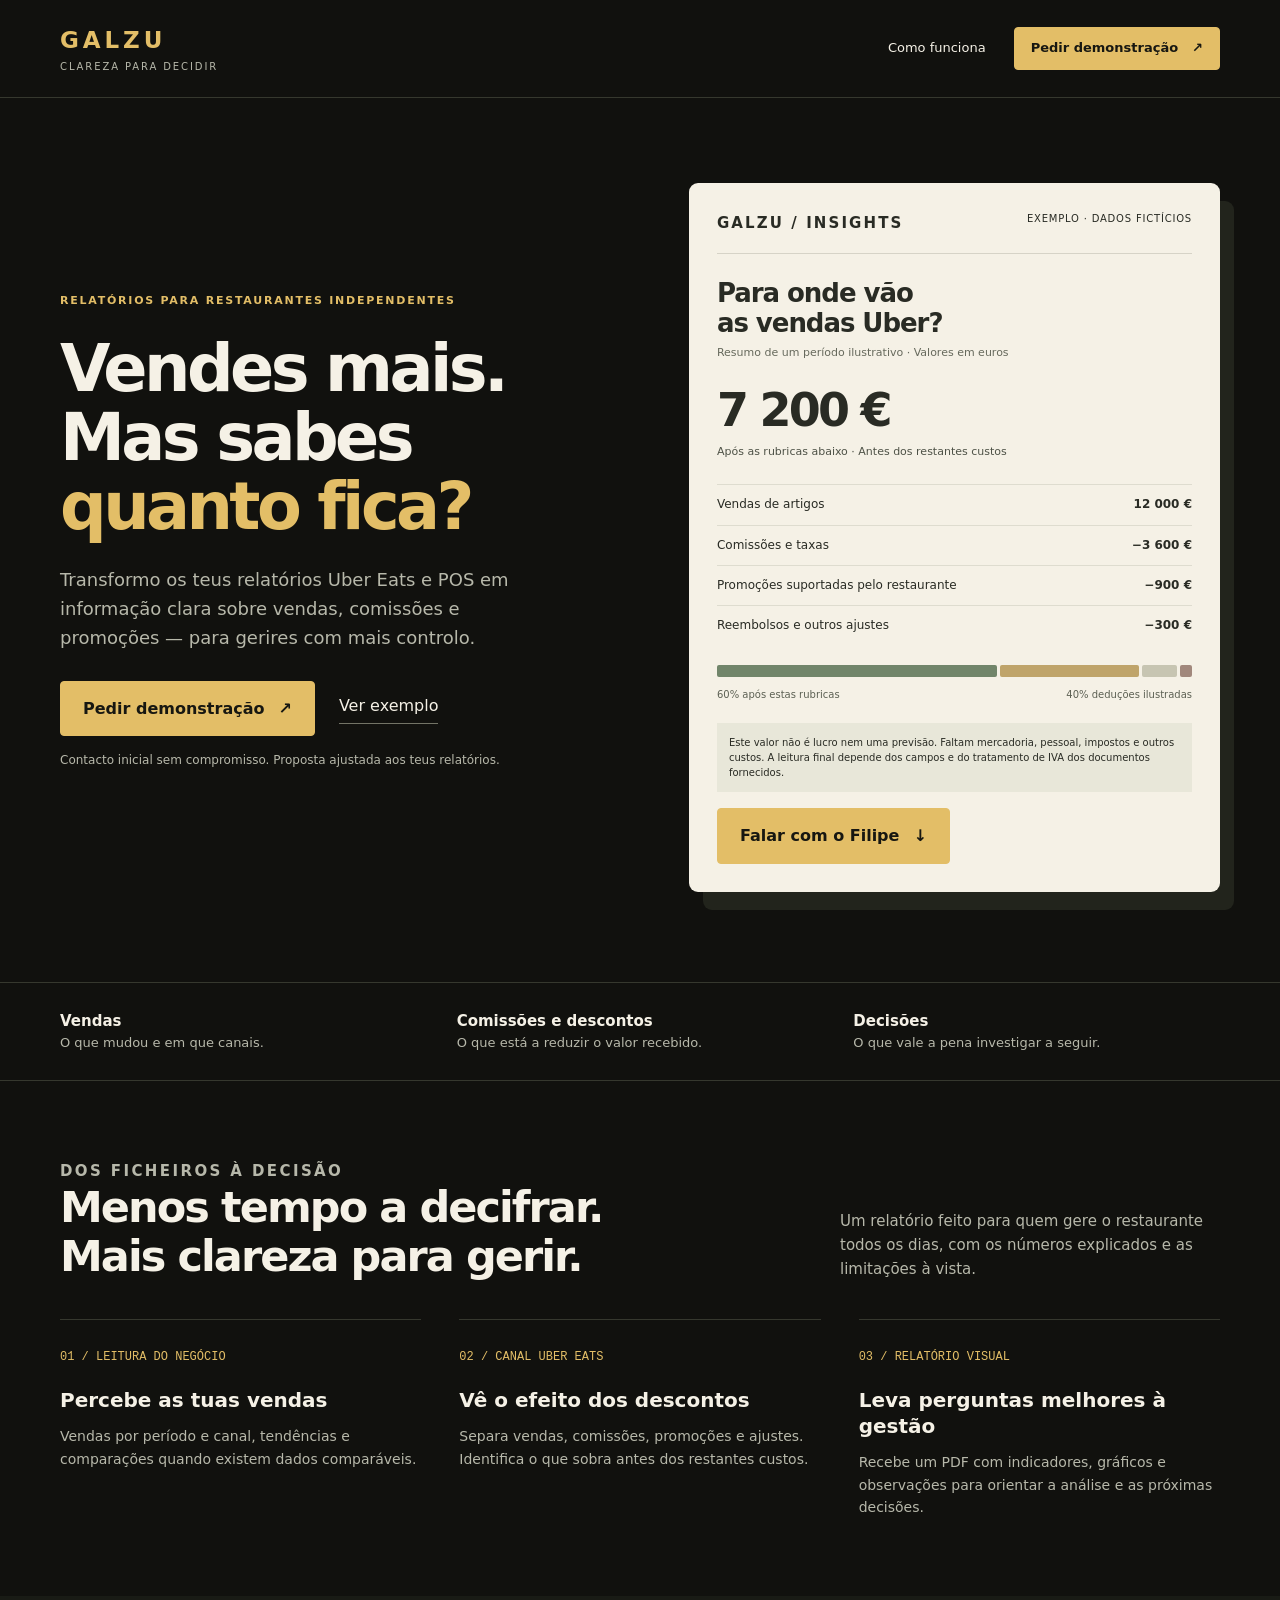
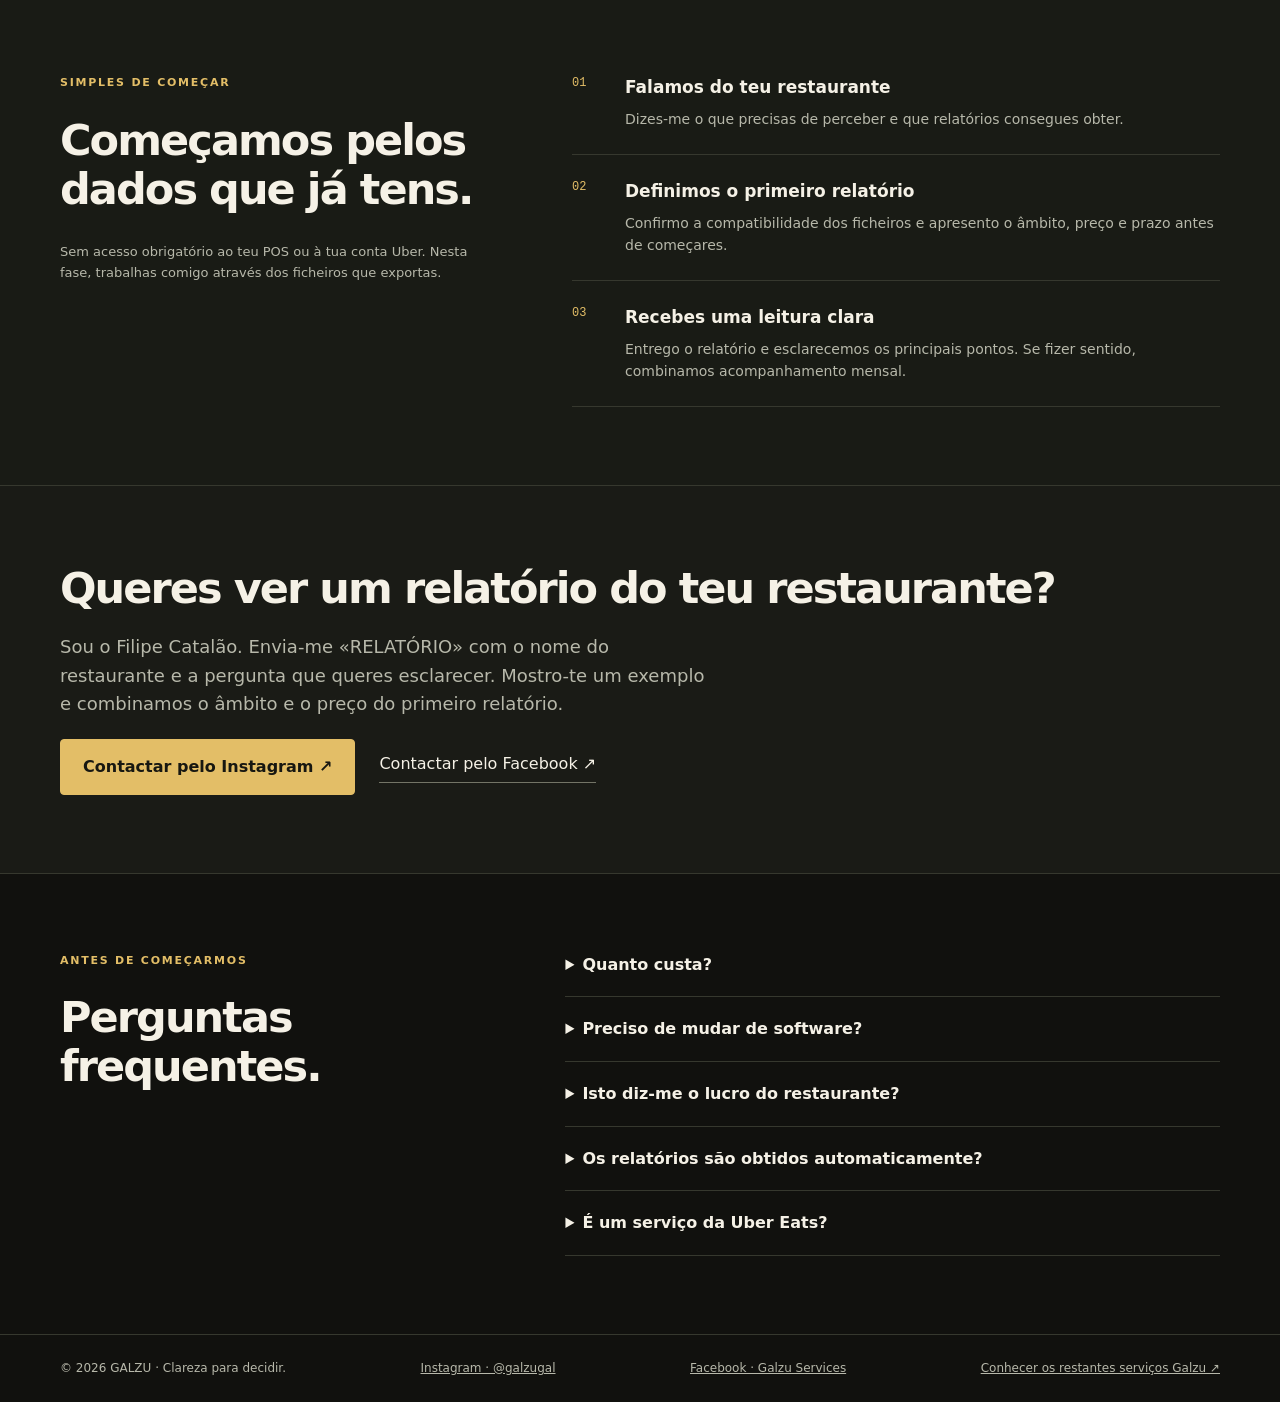
==== commit f421eb16: "Encurtar o percurso móvel entre o exemplo e o contacto" ====
--- a/restaurantes/index.html
+++ b/restaurantes/index.html
@@ -16,7 +16,8 @@
 <div class="top"><header class="wrap"><a class="brand" href="../">GALZU<small>CLAREZA PARA DECIDIR</small></a><nav aria-label="Navegação principal"><a class="quiet" href="#como-funciona">Como funciona</a><a class="button small" href="#contacto">Pedir demonstração <span aria-hidden="true">↗</span></a></nav></header></div>
 <main id="conteudo">
 <div class="wrap hero"><div><p class="eyebrow">Relatórios para restaurantes independentes</p><h1>Vendes mais.<br>Mas sabes<br><em>quanto fica?</em></h1><p class="intro">Transformo os teus relatórios Uber Eats e POS em informação clara sobre vendas, comissões e promoções — para gerires com mais controlo.</p><div class="actions"><a class="button" href="#contacto">Pedir demonstração <span aria-hidden="true">↗</span></a><a class="text-link" href="#exemplo">Ver exemplo</a></div><p class="micro">Contacto inicial sem compromisso. Proposta ajustada aos teus relatórios.</p></div>
-<div class="report" id="exemplo" aria-label="Exemplo ilustrativo de relatório com dados fictícios"><div class="report-top"><span class="report-logo">GALZU / INSIGHTS</span><span>EXEMPLO · DADOS FICTÍCIOS</span></div><h2>Para onde vão<br>as vendas Uber?</h2><p class="caption">Resumo de um período ilustrativo · Valores em euros</p><div class="report-amount">7 200 €</div><span class="report-kicker">Após as rubricas abaixo · Antes dos restantes custos</span><div class="report-row"><span>Vendas de artigos</span><b>12 000 €</b></div><div class="report-row"><span>Comissões e taxas</span><b>−3 600 €</b></div><div class="report-row"><span>Promoções suportadas pelo restaurante</span><b>−900 €</b></div><div class="report-row"><span>Reembolsos e outros ajustes</span><b>−300 €</b></div><div class="waterfall" aria-hidden="true"><span style="width:60%;background:#71856a"></span><span style="width:30%;background:#bfa46a"></span><span style="width:7.5%;background:#c7c5b2"></span><span style="width:2.5%;background:#a1887c"></span></div><div class="legend"><span>60% após estas rubricas</span><span>40% deduções ilustradas</span></div><p class="report-note">Este valor não é lucro nem uma previsão. Faltam mercadoria, pessoal, impostos e outros custos. A leitura final depende dos campos e do tratamento de IVA dos documentos fornecidos.</p></div></div>
+<div class="report" id="exemplo" aria-label="Exemplo ilustrativo de relatório com dados fictícios"><div class="report-top"><span class="report-logo">GALZU / INSIGHTS</span><span>EXEMPLO · DADOS FICTÍCIOS</span></div><h2>Para onde vão<br>as vendas Uber?</h2><p class="caption">Resumo de um período ilustrativo · Valores em euros</p><div class="report-amount">7 200 €</div><span class="report-kicker">Após as rubricas abaixo · Antes dos restantes custos</span><div class="report-row"><span>Vendas de artigos</span><b>12 000 €</b></div><div class="report-row"><span>Comissões e taxas</span><b>−3 600 €</b></div><div class="report-row"><span>Promoções suportadas pelo restaurante</span><b>−900 €</b></div><div class="report-row"><span>Reembolsos e outros ajustes</span><b>−300 €</b></div><div class="waterfall" aria-hidden="true"><span style="width:60%;background:#71856a"></span><span style="width:30%;background:#bfa46a"></span><span style="width:7.5%;background:#c7c5b2"></span><span style="width:2.5%;background:#a1887c"></span></div><div class="legend"><span>60% após estas rubricas</span><span>40% deduções ilustradas</span></div><p class="report-note">Este valor não é lucro nem uma previsão. Faltam mercadoria, pessoal, impostos e outros custos. A leitura final depende dos campos e do tratamento de IVA dos documentos fornecidos.</p>
+<a class="button sample-contact" href="#contacto">Falar com o Filipe <span aria-hidden="true">↓</span></a></div></div>
 <div class="band"><div class="wrap"><p><b>Vendas</b>O que mudou e em que canais.</p><p><b>Comissões e descontos</b>O que está a reduzir o valor recebido.</p><p><b>Decisões</b>O que vale a pena investigar a seguir.</p></div></div>
 <section class="wrap"><div class="section-head"><div><p class="eyebrow">Dos ficheiros à decisão</p><h2>Menos tempo a decifrar.<br>Mais clareza para gerir.</h2></div><p>Um relatório feito para quem gere o restaurante todos os dias, com os números explicados e as limitações à vista.</p></div><div class="numbered"><article class="item"><span class="number">01 / LEITURA DO NEGÓCIO</span><h3>Percebe as tuas vendas</h3><p>Vendas por período e canal, tendências e comparações quando existem dados comparáveis.</p></article><article class="item"><span class="number">02 / CANAL UBER EATS</span><h3>Vê o efeito dos descontos</h3><p>Separa vendas, comissões, promoções e ajustes. Identifica o que sobra antes dos restantes custos.</p></article><article class="item"><span class="number">03 / RELATÓRIO VISUAL</span><h3>Leva perguntas melhores à gestão</h3><p>Recebe um PDF com indicadores, gráficos e observações para orientar a análise e as próximas decisões.</p></article></div></section>
 <section class="workflow" id="como-funciona"><div class="wrap process"><div><p class="eyebrow">Simples de começar</p><h2>Começamos pelos<br>dados que já tens.</h2><p class="scope">Sem acesso obrigatório ao teu POS ou à tua conta Uber. Nesta fase, trabalhas comigo através dos ficheiros que exportas.</p></div><ol class="steps"><li><span class="number">01</span><div><h3>Falamos do teu restaurante</h3><p>Dizes-me o que precisas de perceber e que relatórios consegues obter.</p></div></li><li><span class="number">02</span><div><h3>Definimos o primeiro relatório</h3><p>Confirmo a compatibilidade dos ficheiros e apresento o âmbito, preço e prazo antes de começares.</p></div></li><li><span class="number">03</span><div><h3>Recebes uma leitura clara</h3><p>Entrego o relatório e esclarecemos os principais pontos. Se fizer sentido, combinamos acompanhamento mensal.</p></div></li></ol></div></section>
--- a/galzu-relatorios.css
+++ b/galzu-relatorios.css
@@ -1,4 +1,16 @@
 
 :root{--bg:#11110e;--panel:#1a1b16;--paper:#f5f1e6;--muted:#b7b8aa;--gold:#e3be67;--line:#36382e;--green:#a2c3a6}*{box-sizing:border-box}html{scroll-behavior:smooth;scroll-padding-top:100px}body{margin:0;background:var(--bg);color:var(--paper);font:16px/1.6 system-ui,-apple-system,BlinkMacSystemFont,"Segoe UI",sans-serif}a{color:inherit}button,input,textarea,select{font:inherit}button,a,input,select,textarea{touch-action:manipulation}a:focus-visible,button:focus-visible,input:focus-visible,textarea:focus-visible,select:focus-visible,summary:focus-visible{outline:3px solid var(--gold);outline-offset:5px}.wrap{width:min(1160px,calc(100% - 48px));margin:auto}.skip{position:absolute;left:20px;top:-90px;padding:12px;background:var(--gold);color:#111;z-index:5}.skip:focus{top:12px}.top{border-bottom:1px solid var(--line)}header{display:flex;justify-content:space-between;align-items:center;padding:22px 0;gap:20px}.brand{text-decoration:none;font-size:23px;font-weight:850;letter-spacing:.17em;color:var(--gold)}.brand small{font-size:10px;display:block;letter-spacing:.19em;color:var(--muted);font-weight:500}nav{display:flex;gap:28px;align-items:center}nav a{text-decoration:none;font-size:13px}.button{display:inline-flex;align-items:center;justify-content:center;gap:14px;background:var(--gold);border:1px solid var(--gold);padding:14px 22px;color:#171711;text-decoration:none;border-radius:4px;font-weight:750;cursor:pointer}.button:hover{background:#f0d18d}.button.small{padding:10px 16px;font-size:13px}.button:disabled{opacity:.65;cursor:wait}.text-link{text-decoration:none;border-bottom:1px solid #737466;padding-bottom:5px}.hero{display:grid;grid-template-columns:1.06fr 1fr;align-items:center;gap:66px;padding:85px 0 90px}.eyebrow{font-size:11px;letter-spacing:.16em;text-transform:uppercase;font-weight:750;color:var(--gold);margin:0 0 24px}h1{font-size:clamp(43px,5.1vw,66px);line-height:1.06;letter-spacing:-.055em;font-weight:600;margin:0 0 25px}h1 em{font-style:normal;color:var(--gold)}.intro{font-size:18px;color:var(--muted);max-width:490px;margin:0 0 28px}.actions{display:flex;align-items:center;gap:24px;flex-wrap:wrap}.micro{font-size:12px;color:var(--muted);margin-top:15px}.report{padding:28px;background:var(--paper);color:#292b24;border-radius:9px;box-shadow:14px 18px 0 #22241c;transform:rotate(1deg)}.report-top{display:flex;justify-content:space-between;gap:15px;border-bottom:1px solid #d6d3c7;padding-bottom:18px;font-size:10px;letter-spacing:.08em}.report-logo{font-size:15px;font-weight:850;letter-spacing:.14em}.report h2{font-size:26px;line-height:1.15;letter-spacing:-.04em;margin:25px 0 5px}.report .caption{font-size:11px;color:#66695c;margin:0 0 24px}.report-amount{font-size:46px;letter-spacing:-.06em;line-height:1.1;font-weight:650}.report-kicker{font-size:11px;color:#5c6053;display:block;margin:7px 0 24px}.report-row{display:flex;justify-content:space-between;font-size:12px;padding:10px 0;border-top:1px solid #dedccf;gap:15px}.report-row b{font-variant-numeric:tabular-nums}.waterfall{height:12px;display:flex;gap:3px;margin:20px 0 10px}.waterfall span{border-radius:2px}.legend{display:flex;justify-content:space-between;gap:10px;font-size:10px;color:#5c6053}.report-note{font-size:10px;line-height:1.5;background:#e8e7d9;padding:12px;margin:20px 0 0}.band{border-top:1px solid var(--line);border-bottom:1px solid var(--line)}.band .wrap{display:grid;grid-template-columns:repeat(3,1fr);gap:30px;padding:26px 0}.band p{margin:0;color:var(--muted);font-size:13px}.band b{display:block;font-size:15px;color:var(--paper);font-weight:550}section{padding:78px 0}.section-head{display:flex;justify-content:space-between;align-items:end;gap:40px;margin-bottom:38px}h2{font-size:clamp(30px,3.5vw,43px);line-height:1.14;letter-spacing:-.045em;font-weight:550;margin:0}.section-head p{color:var(--muted);max-width:380px;margin:0;font-size:15px}.numbered{display:grid;grid-template-columns:repeat(3,1fr);gap:38px}.item{border-top:1px solid var(--line);padding-top:22px}.number{color:var(--gold);font:12px/1.5 monospace}.item h3{font-size:20px;line-height:1.3;margin:20px 0 12px;font-weight:550}.item p{color:var(--muted);font-size:14px;margin:0}.workflow{background:#191b15}.process{display:grid;grid-template-columns:.8fr 1.2fr;gap:80px}.steps{list-style:none;margin:0;padding:0}.steps li{display:grid;grid-template-columns:35px 1fr;gap:18px;padding:0 0 23px;margin-bottom:23px;border-bottom:1px solid var(--line)}.steps li:last-child{margin:0}.steps h3{font-size:17px;margin:0 0 7px}.steps p{font-size:14px;margin:0;color:var(--muted)}.scope{font-size:13px;color:var(--muted);margin-top:28px}.contact-grid{display:grid;grid-template-columns:.8fr 1fr;gap:90px}.contact-copy>p{color:var(--muted)}.profile{margin-top:35px;border-left:2px solid var(--gold);padding:0 0 0 20px}.profile p{font-size:14px;margin:6px 0}.profile strong{color:var(--paper)}form{padding:30px;background:var(--panel);border:1px solid var(--line);border-radius:7px}.form-grid{display:grid;grid-template-columns:1fr 1fr;gap:18px}.field.full{grid-column:1/-1}label{display:block;font-size:12px;font-weight:650;margin-bottom:7px}input,select,textarea{border:1px solid #565a49;border-radius:3px;background:#11130e;color:var(--paper);padding:12px;width:100%;min-height:46px}textarea{resize:vertical;min-height:96px}select option{background:#11130e}input::placeholder,textarea::placeholder{color:#929582}.field small{color:var(--muted);font-size:11px}.consent{display:flex;gap:10px;align-items:start;font-size:11px;font-weight:400;line-height:1.5;margin:22px 0}.consent input{width:17px;height:17px;min-height:17px;flex:none;margin-top:2px;accent-color:var(--gold)}.form-button{width:100%}.status{font-size:13px;line-height:1.5;margin:16px 0 0}.status:empty{display:none}.status.error{color:#f3aca4}.status.success{color:#b8dab6}.trap{position:absolute;left:-10000px;width:1px;height:1px;overflow:hidden}.faq{border-top:1px solid var(--line)}.faq-layout{display:grid;grid-template-columns:.65fr 1fr;gap:80px}.faq details{border-bottom:1px solid var(--line);padding:19px 0}.faq details:first-child{padding-top:0}.faq summary{cursor:pointer;font-size:16px;font-weight:550}.faq details p{font-size:14px;color:var(--muted);margin-bottom:0}.privacy{font-size:12px;color:var(--muted);max-width:850px;padding-bottom:45px}.privacy h2{font-size:20px;margin-bottom:16px}footer{border-top:1px solid var(--line);padding:24px 0;color:var(--muted);font-size:12px}footer .wrap{display:flex;justify-content:space-between;gap:20px}.draft{background:#28261d;color:#e3ce9a;text-align:center;font-size:11px;padding:7px 18px}@media(max-width:900px){.hero{gap:32px}nav .quiet{display:none}.contact-grid{gap:40px}.report{padding:22px}.process{gap:40px}}@media(max-width:680px){.wrap{width:calc(100% - 36px)}header{padding:17px 0}.brand{font-size:20px}.brand small{font-size:8px}nav{gap:0}.button.small{padding:10px;font-size:11px}.hero{grid-template-columns:1fr;padding:48px 0 60px;gap:40px}h1{font-size:48px}.intro{font-size:17px}.report{transform:none;box-shadow:7px 8px 0 #22241c}.band .wrap{grid-template-columns:1fr;gap:17px;padding:22px 0}.band b{display:inline;margin-right:7px}.section-head{display:block}.section-head p{margin-top:20px}.numbered,.process,.contact-grid,.faq-layout{grid-template-columns:1fr;gap:30px}.numbered{gap:26px}.item h3{margin-top:10px}.item{padding-top:15px}section{padding:52px 0}.form-grid{grid-template-columns:1fr}.field.full{grid-column:auto}form{padding:22px}.report-amount{font-size:42px}footer .wrap{flex-direction:column;gap:10px}.actions{gap:20px}.profile{margin-top:22px}.faq-layout{gap:24px}}@media(prefers-reduced-motion:reduce){html{scroll-behavior:auto}}
 
-.more{border-top:1px solid var(--line);padding:36px 0}.more h2{font-size:22px}.offerlinks{display:flex;gap:30px;flex-wrap:wrap;margin-top:14px}.offerlinks a{color:var(--muted);font-size:14px}.report .receipt{display:flex;align-items:baseline;gap:.4em}.hero .report{transform:none}.letter{font-size:14px;color:var(--muted)}.locale{background:none;color:var(--paper);border:1px solid var(--line);padding:8px 12px;cursor:pointer;border-radius:4px}.contact-grid.single{grid-template-columns:1fr}.request{background:var(--panel);border-top:1px solid var(--line)}.request .intro{max-width:650px;margin:20px 0}.report-kicker{color:#4d5146}footer a,.offerlinks a{overflow-wrap:anywhere}@media(max-width:680px){nav{gap:6px}header .button{padding:7px;font-size:11px}.offerlinks{gap:12px;flex-direction:column}.report-top{flex-wrap:wrap}}+.more{border-top:1px solid var(--line);padding:36px 0}.more h2{font-size:22px}.offerlinks{display:flex;gap:30px;flex-wrap:wrap;margin-top:14px}.offerlinks a{color:var(--muted);font-size:14px}.report .receipt{display:flex;align-items:baseline;gap:.4em}.hero .report{transform:none}.letter{font-size:14px;color:var(--muted)}.locale{background:none;color:var(--paper);border:1px solid var(--line);padding:8px 12px;cursor:pointer;border-radius:4px}.contact-grid.single{grid-template-columns:1fr}.request{background:var(--panel);border-top:1px solid var(--line)}.request .intro{max-width:650px;margin:20px 0}.report-kicker{color:#4d5146}footer a,.offerlinks a{overflow-wrap:anywhere}@media(max-width:680px){nav{gap:6px}header .button{padding:7px;font-size:11px}.offerlinks{gap:12px;flex-direction:column}.report-top{flex-wrap:wrap}}
+.sample-contact { margin-top: 16px; }
+.report-row b { white-space: nowrap; }
+@media (max-width: 680px) {
+  .locale, header .button, .actions .text-link {
+    display: inline-flex;
+    align-items: center;
+    justify-content: center;
+    min-height: 44px;
+    min-width: 44px;
+  }
+  .locale[hidden] { display: none; }
+}
